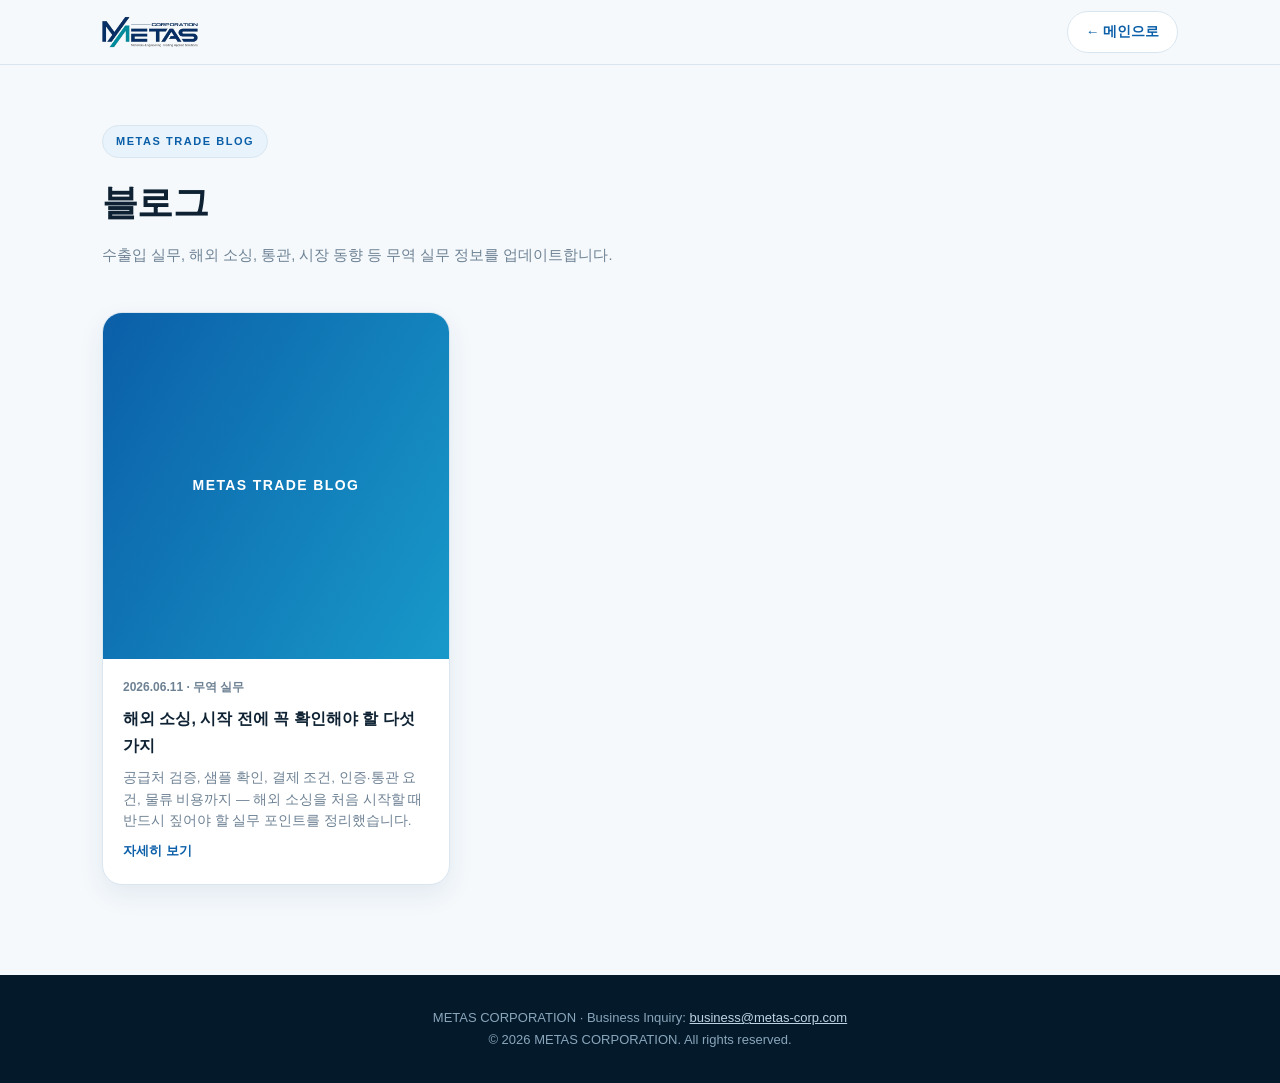
==== blog/index.html @ 471951c3 "Add files via upload" ====
<!DOCTYPE html>
<html lang="ko">
<head>
<meta charset="UTF-8">
<meta name="viewport" content="width=device-width, initial-scale=1.0">
<title>블로그 | METAS CORPORATION</title>
<link rel="icon" type="image/png" href="[data-uri]">

<meta name="description" content="수출입 실무, 해외 소싱, 통관, 시장 동향 — 메타스코퍼레이션 무역 실무 블로그">
<style>
  :root{--bg:#f5f9fc;--ink:#0e2233;--text:#324a5c;--muted:#6e8294;--line:#d9e6f0;--card:#fff;
    --brand:#0b5fa8;--brand2:#1899c9;--navy:#062338;--sky:#e8f3fb;
    --shadow2:0 10px 26px rgba(9,52,96,.08)}
  *{margin:0;padding:0;box-sizing:border-box}
  body{font-family:-apple-system,BlinkMacSystemFont,"Pretendard","Noto Sans KR","Apple SD Gothic Neo","Segoe UI",Arial,sans-serif;
    background:var(--bg);color:var(--text);line-height:1.7;font-size:16px}
  a{color:inherit}
  .wrap{max-width:1120px;margin:0 auto;padding:0 22px}
  header{position:sticky;top:0;z-index:60;background:rgba(245,249,252,.9);backdrop-filter:blur(10px);border-bottom:1px solid var(--line)}
  .nav{display:flex;align-items:center;justify-content:space-between;height:64px}
  .brand{display:flex;align-items:center;gap:10px;text-decoration:none}
  .brand-mark{width:30px;height:30px;border-radius:9px;background:linear-gradient(135deg,var(--brand),var(--brand2));
    display:grid;place-items:center;color:#fff;font-weight:800;font-size:14px}
  .brand b{font-size:16.5px;color:var(--ink)}
  .brand-logo{height:32px;width:auto;display:block}
  .back{text-decoration:none;font-size:13.5px;font-weight:700;color:var(--brand);background:#fff;border:1.5px solid var(--line);border-radius:99px;padding:9px 18px}
  .back:hover{border-color:var(--brand)}
  .head{padding:60px 0 30px}
  .badge{display:inline-block;font-size:11px;font-weight:800;letter-spacing:.14em;color:var(--brand);background:var(--sky);border:1px solid var(--line);border-radius:99px;padding:6px 13px;margin-bottom:14px}
  h1{font-size:clamp(26px,3.4vw,36px);font-weight:800;color:var(--ink);letter-spacing:-.02em}
  .head p{margin-top:10px;color:var(--muted);font-size:14.5px}
  .blog-grid{display:grid;grid-template-columns:repeat(3,1fr);gap:16px;padding:14px 0 90px}
  .blog-card{background:var(--card);border:1px solid var(--line);border-radius:20px;box-shadow:var(--shadow2);overflow:hidden;display:flex;flex-direction:column}
  .blog-thumb{display:block;aspect-ratio:1/1;background:linear-gradient(120deg,var(--brand),var(--brand2));overflow:hidden}
  .blog-thumb img{width:100%;height:100%;object-fit:cover;background:#fff}
  .blog-thumb.placeholder{display:grid;place-items:center;color:#fff;font-weight:800;font-size:14px;letter-spacing:.1em;text-decoration:none}
  .blog-body{padding:18px 20px 22px;display:flex;flex-direction:column;gap:8px;flex:1}
  .blog-meta{font-size:12px;color:var(--muted);font-weight:600}
  .blog-title{font-size:16px;font-weight:800;color:var(--ink)}
  .blog-excerpt{font-size:13.5px;color:var(--muted);line-height:1.6;flex:1}
  .blog-read{font-size:13px;font-weight:700;color:var(--brand);text-decoration:none}
  .blog-read:hover{text-decoration:underline}
  @media(max-width:920px){.blog-grid{grid-template-columns:1fr}}
  footer{background:#04192a;color:#8aa6bb;padding:32px 0;font-size:13px;text-align:center}
  footer a{color:#bcd3e4}

/* 모바일 최적화 */
*{box-sizing:border-box}img{max-width:100%;height:auto}body{overflow-x:hidden}
@media(max-width:720px){body{font-size:15px}.wrap{padding-left:16px!important;padding-right:16px!important}header .wrap{min-height:62px;gap:12px}.brand-logo{height:32px!important}h1{font-size:28px!important;line-height:1.3!important}.grid,.blog-grid{grid-template-columns:1fr!important}.card,.blog-card{min-width:0}.back{font-size:13px;white-space:nowrap}article{padding-top:36px!important;padding-bottom:60px!important}article h2{font-size:21px!important;margin-top:34px!important}.lead{font-size:16px!important;padding:18px!important}}
@media(max-width:420px){.wrap{padding-left:14px!important;padding-right:14px!important}h1{font-size:25px!important}.brand-logo{height:29px!important}}
</style>
</head>
<body>
<header>
  <div class="wrap nav">
    <a class="brand" href="../index.html" aria-label="METAS CORPORATION 홈"><img class="brand-logo" src="[data-uri]" alt="METAS CORPORATION"></a>
    <a class="back" href="../index.html">← 메인으로</a>
  </div>
</header>

<main class="wrap">
  <div class="head">
    <span class="badge">METAS TRADE BLOG</span>
    <h1>블로그</h1>
    <p>수출입 실무, 해외 소싱, 통관, 시장 동향 등 무역 실무 정보를 업데이트합니다.</p>
  </div>
  <div class="blog-grid" id="blogGrid" aria-live="polite">
    <article class="blog-card"><div class="blog-body"><div class="blog-meta">불러오는 중</div><h3 class="blog-title">블로그 글을 불러오고 있습니다.</h3></div></article>
  </div>
</main>

<footer>
  METAS CORPORATION · Business Inquiry: <a href="mailto:business@metas-corp.com">business@metas-corp.com</a><br>
  © 2026 METAS CORPORATION. All rights reserved.
</footer>

<script>
  async function loadAllPosts(){
    const grid = document.getElementById('blogGrid');
    const escapeHtml = v => String(v || '').replace(/[&<>"]/g, ch => ({'&':'&amp;','<':'&lt;','>':'&gt;','"':'&quot;'}[ch]));

    function render(posts){
      if(!(posts || []).length){
        grid.innerHTML = '<article class="blog-card"><div class="blog-body"><h3 class="blog-title">등록된 블로그 글이 없습니다.</h3></div></article>';
        return;
      }
      grid.innerHTML = posts.map(post => {
        const rawUrl = String(post.url || '');
        const rawThumb = String(post.thumbnail || '');
        const isExternal = value => /^(https?:)?\/\//i.test(value) || value.startsWith('/');
        // posts.json은 루트 기준으로 blog/... 경로를 저장해도 되고,
        // blog 폴더 내부 기준으로 파일명만 저장해도 정상 작동합니다.
        const url = isExternal(rawUrl) ? rawUrl : rawUrl.replace(/^blog\//,'');
        const thumb = isExternal(rawThumb) ? rawThumb : rawThumb.replace(/^blog\//,'');
        return `
        <article class="blog-card">
          ${thumb
            ? `<a class="blog-thumb" href="${escapeHtml(url)}"><img src="${escapeHtml(thumb)}" alt="${escapeHtml(post.alt || post.title)}" loading="lazy"></a>`
            : `<a class="blog-thumb placeholder" href="${escapeHtml(url)}">METAS TRADE BLOG</a>`}
          <div class="blog-body">
            <div class="blog-meta">${escapeHtml(post.date)} · ${escapeHtml(post.category || '무역 실무')}</div>
            <h3 class="blog-title">${escapeHtml(post.title)}</h3>
            <p class="blog-excerpt">${escapeHtml(post.excerpt)}</p>
            <a class="blog-read" href="${escapeHtml(url)}">자세히 보기</a>
          </div>
        </article>`;
      }).join('');
    }

    try{
      const res = await fetch('posts.json', {cache:'no-store'});
      if(!res.ok) throw new Error('load failed');
      render(await res.json());
    }catch(e){
      render([]);
    }
  }
  loadAllPosts();
</script>
</body>
</html>
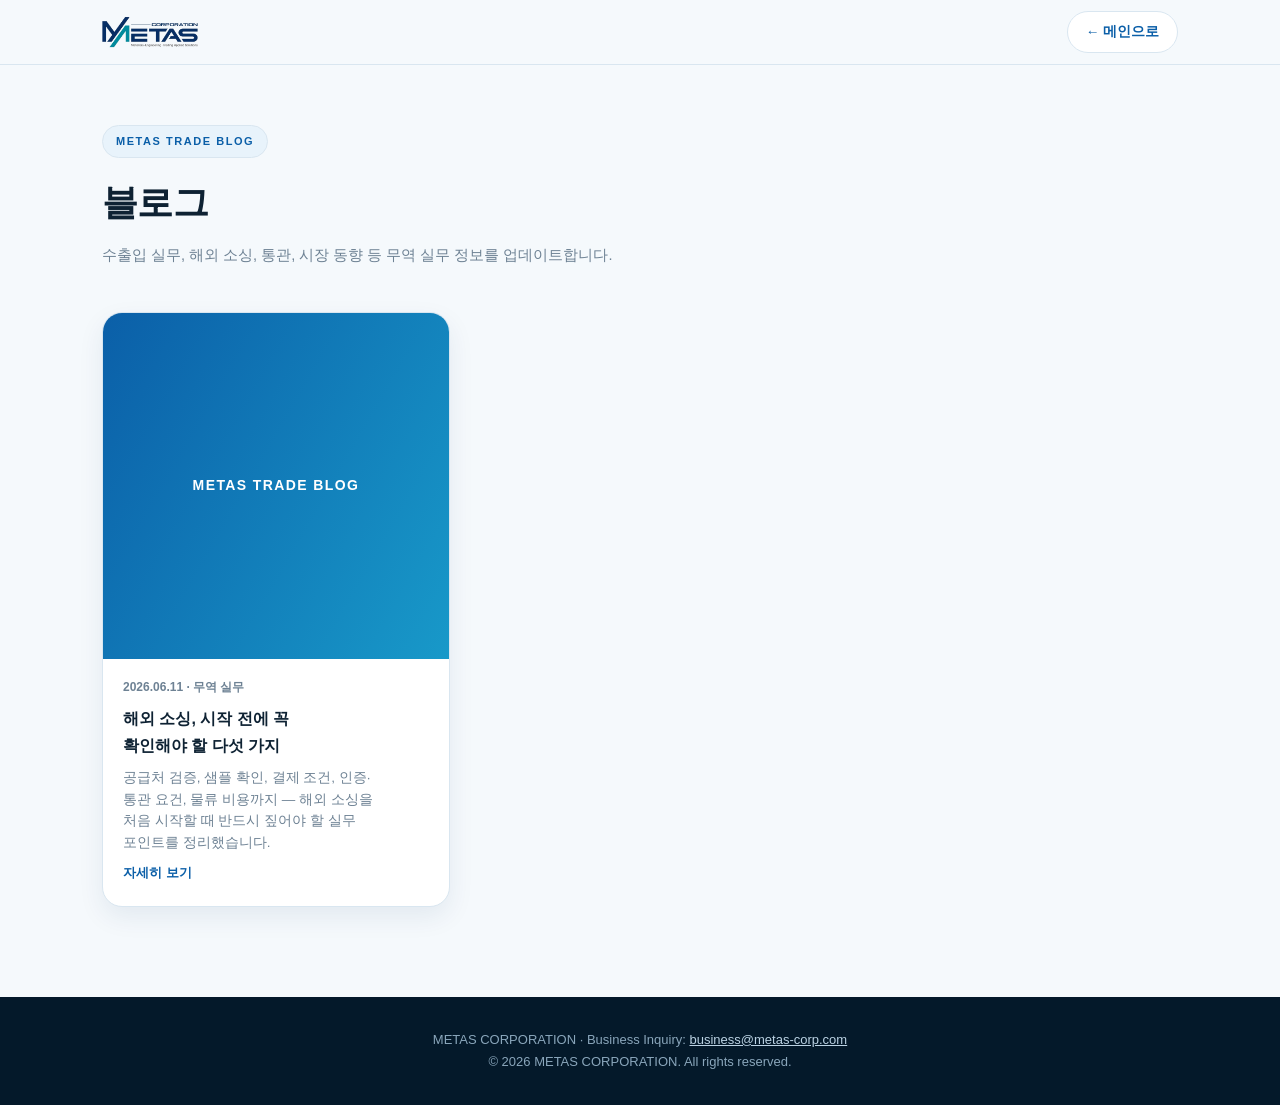
==== commit 9efe6c94: "update" ====
--- a/blog/index.html
+++ b/blog/index.html
@@ -3,10 +3,31 @@
 <head>
 <meta charset="UTF-8">
 <meta name="viewport" content="width=device-width, initial-scale=1.0">
-<title>블로그 | METAS CORPORATION</title>
-<link rel="icon" type="image/png" href="[data-uri]">
+<title>무역 실무 블로그 | METAS CORPORATION</title>
+<meta name="description" content="글로벌 소싱, 수출입 무역, 통관과 시장 동향에 관한 메타스코퍼레이션의 실무 정보입니다."/>
+<link rel="canonical" href="https://www.metas-corp.co.kr/blog/"/>
+<link rel="icon" href="../assets/favicon.png?v=20261122-final-powder" type="image/png" sizes="64x64"/>
+<link rel="shortcut icon" href="/favicon.ico?v=20261122-final-powder" type="image/x-icon"/>
+<link rel="apple-touch-icon" href="../assets/apple-touch-icon.png?v=20261122-final-powder" sizes="180x180"/>
+<link rel="manifest" href="../assets/site.webmanifest?v=20261122-final-powder"/>
+<meta name="theme-color" content="#062338"/>
+<meta property="og:locale" content="ko_KR"/>
+<meta property="og:type" content="website"/>
+<meta property="og:site_name" content="METAS CORPORATION"/>
+<meta property="og:title" content="무역 실무 블로그 | METAS CORPORATION"/>
+<meta property="og:description" content="글로벌 소싱, 수출입 무역, 통관과 시장 동향에 관한 메타스코퍼레이션의 실무 정보입니다."/>
+<meta property="og:url" content="https://www.metas-corp.co.kr/blog/"/>
+<meta property="og:image" content="https://www.metas-corp.co.kr/assets/og-metas-corporation.jpg?v=20261122-final-powder"/>
+<meta property="og:image:secure_url" content="https://www.metas-corp.co.kr/assets/og-metas-corporation.jpg?v=20261122-final-powder"/>
+<meta property="og:image:type" content="image/jpeg"/>
+<meta property="og:image:width" content="1200"/>
+<meta property="og:image:height" content="630"/>
+<meta property="og:image:alt" content="METAS CORPORATION - 글로벌 소싱과 수출입 무역대행"/>
+<meta name="twitter:card" content="summary_large_image"/>
+<meta name="twitter:title" content="무역 실무 블로그 | METAS CORPORATION"/>
+<meta name="twitter:description" content="글로벌 소싱, 수출입 무역, 통관과 시장 동향에 관한 메타스코퍼레이션의 실무 정보입니다."/>
+<meta name="twitter:image" content="https://www.metas-corp.co.kr/assets/og-metas-corporation.jpg?v=20261122-final-powder"/>
 
-<meta name="description" content="수출입 실무, 해외 소싱, 통관, 시장 동향 — 메타스코퍼레이션 무역 실무 블로그">
 <style>
   :root{--bg:#f5f9fc;--ink:#0e2233;--text:#324a5c;--muted:#6e8294;--line:#d9e6f0;--card:#fff;
     --brand:#0b5fa8;--brand2:#1899c9;--navy:#062338;--sky:#e8f3fb;
@@ -48,12 +69,23 @@
 *{box-sizing:border-box}img{max-width:100%;height:auto}body{overflow-x:hidden}
 @media(max-width:720px){body{font-size:15px}.wrap{padding-left:16px!important;padding-right:16px!important}header .wrap{min-height:62px;gap:12px}.brand-logo{height:32px!important}h1{font-size:28px!important;line-height:1.3!important}.grid,.blog-grid{grid-template-columns:1fr!important}.card,.blog-card{min-width:0}.back{font-size:13px;white-space:nowrap}article{padding-top:36px!important;padding-bottom:60px!important}article h2{font-size:21px!important;margin-top:34px!important}.lead{font-size:16px!important;padding:18px!important}}
 @media(max-width:420px){.wrap{padding-left:14px!important;padding-right:14px!important}h1{font-size:25px!important}.brand-logo{height:29px!important}}
+
+
+/* 2026-11-22: consistent Korean line breaks on blog pages */
+:where(h1,h2,h3,p,li,.blog-title,.blog-excerpt,.head p,.meta,.lead,.tipbox,.cta,
+ .blog-body,.blog-card,footer){word-break:keep-all;overflow-wrap:break-word}
+:where(h1,h2,h3){text-wrap:balance}
+:where(p,li,.blog-excerpt){text-wrap:pretty}
+:where(.wrap,.blog-grid,.blog-card,.blog-body,.nav,.brand,.cta){min-width:0}
+.back{max-width:100%;white-space:normal;text-align:center}
+footer{padding-left:16px;padding-right:16px}
+@media(max-width:420px){.nav{gap:9px}.back{padding:9px 12px}}
 </style>
 </head>
 <body>
 <header>
   <div class="wrap nav">
-    <a class="brand" href="../index.html" aria-label="METAS CORPORATION 홈"><img class="brand-logo" src="[data-uri]" alt="METAS CORPORATION"></a>
+    <a class="brand" href="../index.html" aria-label="METAS CORPORATION 홈"><img class="brand-logo" src="../assets/metas-logo.png" alt="METAS CORPORATION"></a>
     <a class="back" href="../index.html">← 메인으로</a>
   </div>
 </header>
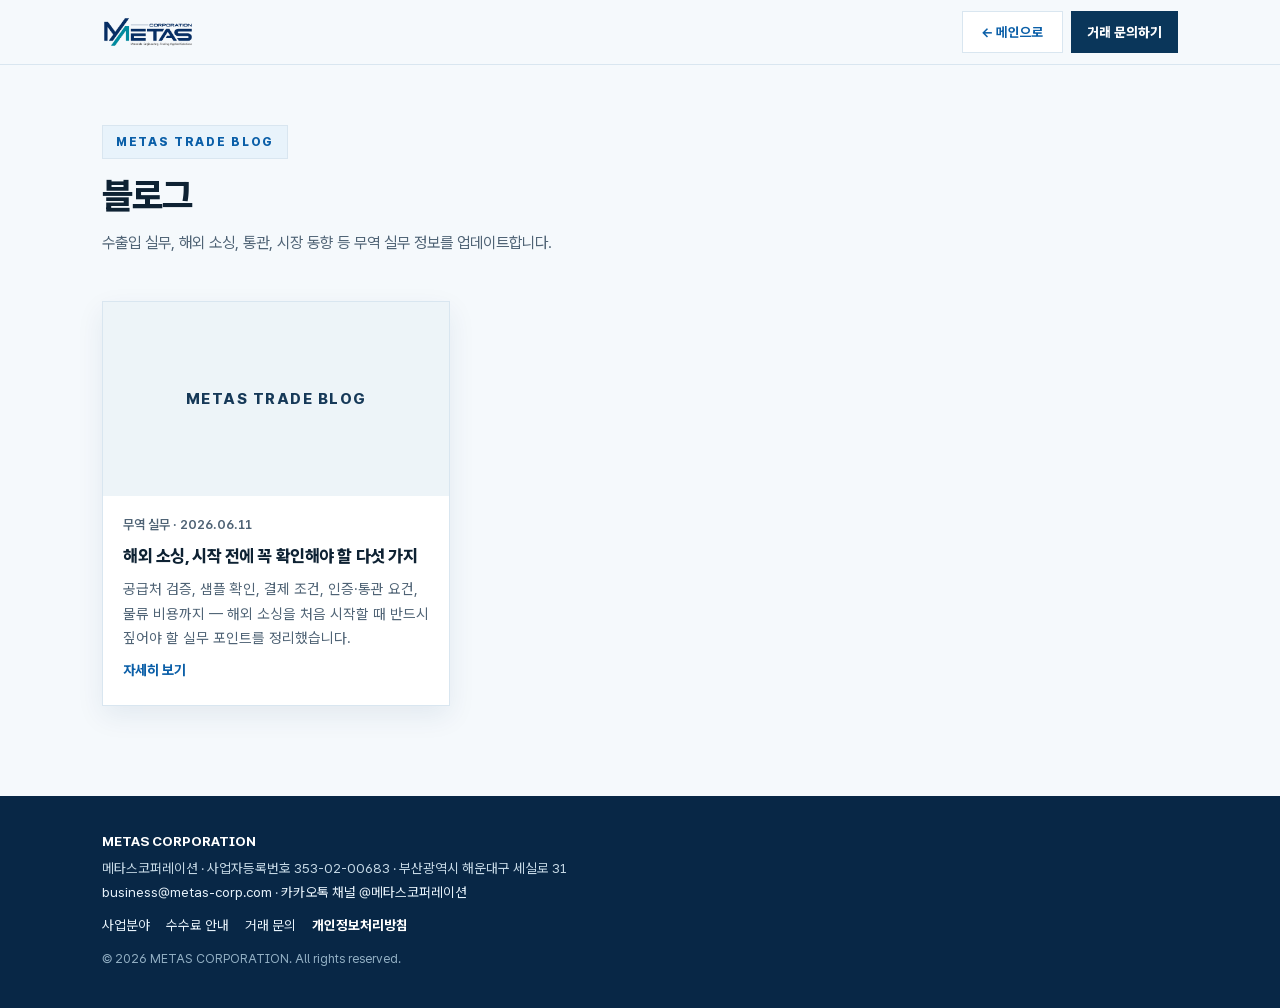
==== commit 1348ac3c: "METAS UPDATE" ====
--- a/blog/index.html
+++ b/blog/index.html
@@ -1,33 +1,33 @@
 <!DOCTYPE html>
+
 <html lang="ko">
 <head>
-<meta charset="UTF-8">
-<meta name="viewport" content="width=device-width, initial-scale=1.0">
+<meta charset="utf-8"/>
+<meta content="width=device-width, initial-scale=1.0" name="viewport"/>
 <title>무역 실무 블로그 | METAS CORPORATION</title>
-<meta name="description" content="글로벌 소싱, 수출입 무역, 통관과 시장 동향에 관한 메타스코퍼레이션의 실무 정보입니다."/>
-<link rel="canonical" href="https://www.metas-corp.co.kr/blog/"/>
-<link rel="icon" href="../assets/favicon.png?v=20261122-final-powder" type="image/png" sizes="64x64"/>
-<link rel="shortcut icon" href="/favicon.ico?v=20261122-final-powder" type="image/x-icon"/>
-<link rel="apple-touch-icon" href="../assets/apple-touch-icon.png?v=20261122-final-powder" sizes="180x180"/>
-<link rel="manifest" href="../assets/site.webmanifest?v=20261122-final-powder"/>
-<meta name="theme-color" content="#062338"/>
-<meta property="og:locale" content="ko_KR"/>
-<meta property="og:type" content="website"/>
-<meta property="og:site_name" content="METAS CORPORATION"/>
-<meta property="og:title" content="무역 실무 블로그 | METAS CORPORATION"/>
-<meta property="og:description" content="글로벌 소싱, 수출입 무역, 통관과 시장 동향에 관한 메타스코퍼레이션의 실무 정보입니다."/>
-<meta property="og:url" content="https://www.metas-corp.co.kr/blog/"/>
-<meta property="og:image" content="https://www.metas-corp.co.kr/assets/og-metas-corporation.jpg?v=20261122-final-powder"/>
-<meta property="og:image:secure_url" content="https://www.metas-corp.co.kr/assets/og-metas-corporation.jpg?v=20261122-final-powder"/>
-<meta property="og:image:type" content="image/jpeg"/>
-<meta property="og:image:width" content="1200"/>
-<meta property="og:image:height" content="630"/>
-<meta property="og:image:alt" content="METAS CORPORATION - 글로벌 소싱과 수출입 무역대행"/>
-<meta name="twitter:card" content="summary_large_image"/>
-<meta name="twitter:title" content="무역 실무 블로그 | METAS CORPORATION"/>
-<meta name="twitter:description" content="글로벌 소싱, 수출입 무역, 통관과 시장 동향에 관한 메타스코퍼레이션의 실무 정보입니다."/>
-<meta name="twitter:image" content="https://www.metas-corp.co.kr/assets/og-metas-corporation.jpg?v=20261122-final-powder"/>
-
+<meta content="글로벌 소싱, 수출입 무역, 통관과 시장 동향에 관한 메타스코퍼레이션의 실무 정보입니다." name="description">
+<link href="https://www.metas-corp.co.kr/blog/" rel="canonical"/>
+<link href="../assets/favicon.png?v=20261122-final-powder" rel="icon" sizes="64x64" type="image/png"/>
+<link href="/favicon.ico?v=20261122-final-powder" rel="shortcut icon" type="image/x-icon"/>
+<link href="../assets/apple-touch-icon.png?v=20261122-final-powder" rel="apple-touch-icon" sizes="180x180"/>
+<link href="../assets/site.webmanifest?v=20261122-final-powder" rel="manifest"/>
+<meta content="#062338" name="theme-color">
+<meta content="ko_KR" property="og:locale"/>
+<meta content="website" property="og:type"/>
+<meta content="METAS CORPORATION" property="og:site_name"/>
+<meta content="무역 실무 블로그 | METAS CORPORATION" property="og:title"/>
+<meta content="글로벌 소싱, 수출입 무역, 통관과 시장 동향에 관한 메타스코퍼레이션의 실무 정보입니다." property="og:description"/>
+<meta content="https://www.metas-corp.co.kr/blog/" property="og:url"/>
+<meta content="https://www.metas-corp.co.kr/assets/og-metas-corporation.jpg?v=20261122-final-powder" property="og:image"/>
+<meta content="https://www.metas-corp.co.kr/assets/og-metas-corporation.jpg?v=20261122-final-powder" property="og:image:secure_url"/>
+<meta content="image/jpeg" property="og:image:type"/>
+<meta content="1200" property="og:image:width"/>
+<meta content="630" property="og:image:height"/>
+<meta content="METAS CORPORATION - 글로벌 소싱과 수출입 무역대행" property="og:image:alt"/>
+<meta content="summary_large_image" name="twitter:card"/>
+<meta content="무역 실무 블로그 | METAS CORPORATION" name="twitter:title"/>
+<meta content="글로벌 소싱, 수출입 무역, 통관과 시장 동향에 관한 메타스코퍼레이션의 실무 정보입니다." name="twitter:description"/>
+<meta content="https://www.metas-corp.co.kr/assets/og-metas-corporation.jpg?v=20261122-final-powder" name="twitter:image"/>
 <style>
   :root{--bg:#f5f9fc;--ink:#0e2233;--text:#324a5c;--muted:#6e8294;--line:#d9e6f0;--card:#fff;
     --brand:#0b5fa8;--brand2:#1899c9;--navy:#062338;--sky:#e8f3fb;
@@ -81,73 +81,50 @@
 footer{padding-left:16px;padding-right:16px}
 @media(max-width:420px){.nav{gap:9px}.back{padding:9px 12px}}
 </style>
+</meta></meta><style>
+.post-status{grid-column:1/-1;color:var(--muted);padding:20px 0} .blog-card .blog-thumb.placeholder{background:#edf4f8;color:#163958;aspect-ratio:16/9;padding:24px;text-align:center;font-size:15px;line-height:1.5}.blog-card .blog-title a{color:inherit;text-decoration:none}.blog-card .blog-title a:hover{text-decoration:underline}.blog-card .blog-thumb.has-image{aspect-ratio:16/9}@media(max-width:720px){.blog-grid article.blog-card{padding:0!important}.blog-grid .blog-card .blog-title{margin:0}}
+</style><style>
+.blog-actions{display:flex;align-items:center;gap:8px}
+.blog-cta{text-decoration:none;font-size:13.5px;font-weight:800;color:#fff;background:#0a365a;padding:10px 16px;white-space:nowrap}
+.blog-cta:hover{background:#0b5fa8}
+footer.blog-footer{background:#082746;color:#c6d9e6;padding:34px 16px 38px;font-size:12.5px;text-align:left;line-height:1.75}
+footer.blog-footer .wrap{max-width:1120px;margin:0 auto}
+footer.blog-footer strong{color:#fff;font-size:13.5px;display:block;margin-bottom:4px}
+footer.blog-footer p{margin:0}
+footer.blog-footer a{color:#e8f3fb;text-decoration:none}
+footer.blog-footer .blog-footer-links{display:flex;flex-wrap:wrap;gap:6px 16px;margin-top:10px}
+footer.blog-footer b{color:#fff}
+footer.blog-footer small{display:block;margin-top:10px;color:#93b0c4}
+@media(max-width:520px){.blog-cta{display:none}}
+</style>
+<link href="../assets/fonts/pretendard/pretendardvariable-dynamic-subset.css" rel="stylesheet"/>
+<link href="../assets/typography.css?v=20261122-v33" rel="stylesheet"/>
+<link href="../assets/flat-corners.css?v=20261122-v3" rel="stylesheet"/>
 </head>
 <body>
 <header>
-  <div class="wrap nav">
-    <a class="brand" href="../index.html" aria-label="METAS CORPORATION 홈"><img class="brand-logo" src="../assets/metas-logo.png" alt="METAS CORPORATION"></a>
-    <a class="back" href="../index.html">← 메인으로</a>
+<div class="wrap nav">
+<a aria-label="METAS CORPORATION 홈" class="brand" href="../index.html"><img alt="METAS CORPORATION" class="brand-logo" src="../assets/metas-logo-transparent.png"/></a>
+<div class="blog-actions"><a class="back" href="../index.html">← 메인으로</a><a class="blog-cta" href="../inquiry.html">거래 문의하기</a></div>
+</div>
+</header>
+<main class="wrap">
+<div class="head">
+<span class="badge">METAS TRADE BLOG</span>
+<h1>블로그</h1>
+<p>수출입 실무, 해외 소싱, 통관, 시장 동향 등 무역 실무 정보를 업데이트합니다.</p>
+</div>
+<div aria-live="polite" class="blog-grid" data-post-view="list" id="blogGrid"><p class="post-status" role="status">등록된 블로그 글을 불러오고 있습니다.</p></div>
+</main>
+<footer class="blog-footer">
+  <div class="wrap">
+  <strong>METAS CORPORATION</strong>
+  <p>메타스코퍼레이션 · 사업자등록번호 353-02-00683 · 부산광역시 해운대구 세실로 31</p>
+  <p><a href="mailto:business@metas-corp.com">business@metas-corp.com</a> · <a href="http://pf.kakao.com/_SASyn" rel="noopener" target="_blank">카카오톡 채널 @메타스코퍼레이션</a></p>
+  <p class="blog-footer-links"><a href="../business.html">사업분야</a><a href="../fee.html">수수료 안내</a><a href="../inquiry.html">거래 문의</a><a href="../privacy.html"><b>개인정보처리방침</b></a></p>
+  <small>© 2026 METAS CORPORATION. All rights reserved.</small>
   </div>
-</header>
-
-<main class="wrap">
-  <div class="head">
-    <span class="badge">METAS TRADE BLOG</span>
-    <h1>블로그</h1>
-    <p>수출입 실무, 해외 소싱, 통관, 시장 동향 등 무역 실무 정보를 업데이트합니다.</p>
-  </div>
-  <div class="blog-grid" id="blogGrid" aria-live="polite">
-    <article class="blog-card"><div class="blog-body"><div class="blog-meta">불러오는 중</div><h3 class="blog-title">블로그 글을 불러오고 있습니다.</h3></div></article>
-  </div>
-</main>
-
-<footer>
-  METAS CORPORATION · Business Inquiry: <a href="mailto:business@metas-corp.com">business@metas-corp.com</a><br>
-  © 2026 METAS CORPORATION. All rights reserved.
 </footer>
 
-<script>
-  async function loadAllPosts(){
-    const grid = document.getElementById('blogGrid');
-    const escapeHtml = v => String(v || '').replace(/[&<>"]/g, ch => ({'&':'&amp;','<':'&lt;','>':'&gt;','"':'&quot;'}[ch]));
-
-    function render(posts){
-      if(!(posts || []).length){
-        grid.innerHTML = '<article class="blog-card"><div class="blog-body"><h3 class="blog-title">등록된 블로그 글이 없습니다.</h3></div></article>';
-        return;
-      }
-      grid.innerHTML = posts.map(post => {
-        const rawUrl = String(post.url || '');
-        const rawThumb = String(post.thumbnail || '');
-        const isExternal = value => /^(https?:)?\/\//i.test(value) || value.startsWith('/');
-        // posts.json은 루트 기준으로 blog/... 경로를 저장해도 되고,
-        // blog 폴더 내부 기준으로 파일명만 저장해도 정상 작동합니다.
-        const url = isExternal(rawUrl) ? rawUrl : rawUrl.replace(/^blog\//,'');
-        const thumb = isExternal(rawThumb) ? rawThumb : rawThumb.replace(/^blog\//,'');
-        return `
-        <article class="blog-card">
-          ${thumb
-            ? `<a class="blog-thumb" href="${escapeHtml(url)}"><img src="${escapeHtml(thumb)}" alt="${escapeHtml(post.alt || post.title)}" loading="lazy"></a>`
-            : `<a class="blog-thumb placeholder" href="${escapeHtml(url)}">METAS TRADE BLOG</a>`}
-          <div class="blog-body">
-            <div class="blog-meta">${escapeHtml(post.date)} · ${escapeHtml(post.category || '무역 실무')}</div>
-            <h3 class="blog-title">${escapeHtml(post.title)}</h3>
-            <p class="blog-excerpt">${escapeHtml(post.excerpt)}</p>
-            <a class="blog-read" href="${escapeHtml(url)}">자세히 보기</a>
-          </div>
-        </article>`;
-      }).join('');
-    }
-
-    try{
-      const res = await fetch('posts.json', {cache:'no-store'});
-      if(!res.ok) throw new Error('load failed');
-      render(await res.json());
-    }catch(e){
-      render([]);
-    }
-  }
-  loadAllPosts();
-</script>
-</body>
+<script defer="" src="../assets/blog-feed.js?v=20261122-business-v2"></script></body>
 </html>
--- a/assets/fonts/pretendard/pretendardvariable-dynamic-subset.css
+++ b/assets/fonts/pretendard/pretendardvariable-dynamic-subset.css
@@ -0,0 +1,927 @@
+/*
+Copyright (c) 2021 Kil Hyung-jin, with Reserved Font Name Pretendard.
+https://github.com/orioncactus/pretendard
+
+This Font Software is licensed under the SIL Open Font License, Version 1.1.
+This license is copied below, and is also available with a FAQ at:
+http://scripts.sil.org/OFL
+*/
+/* [0] */
+@font-face {
+	font-family: 'Pretendard Variable';
+	font-style: normal;
+	font-display: swap;
+	font-weight: 45 920;
+	src: url(./woff2-dynamic-subset/PretendardVariable.subset.0.woff2) format('woff2-variations');
+	unicode-range: U+f9ca-fa0b, U+ff03-ff05, U+ff07, U+ff0a-ff0b, U+ff0d-ff19, U+ff1b, U+ff1d, U+ff20-ff5b, U+ff5d, U+ffe0-ffe3, U+ffe5-ffe6;
+}
+
+/* [1] */
+@font-face {
+	font-family: 'Pretendard Variable';
+	font-style: normal;
+	font-display: swap;
+	font-weight: 45 920;
+	src: url(./woff2-dynamic-subset/PretendardVariable.subset.1.woff2) format('woff2-variations');
+	unicode-range: U+d723-d728, U+d72a-d733, U+d735-d748, U+d74a-d74f, U+d752-d753, U+d755-d757, U+d75a-d75f, U+d762-d764, U+d766-d768, U+d76a-d76b, U+d76d-d76f, U+d771-d787, U+d789-d78b, U+d78d-d78f, U+d791-d797, U+d79a, U+d79c, U+d79e-d7a3, U+f900-f909, U+f90b-f92e;
+}
+
+/* [2] */
+@font-face {
+	font-family: 'Pretendard Variable';
+	font-style: normal;
+	font-display: swap;
+	font-weight: 45 920;
+	src: url(./woff2-dynamic-subset/PretendardVariable.subset.2.woff2) format('woff2-variations');
+	unicode-range: U+d679-d68b, U+d68e-d69e, U+d6a0, U+d6a2-d6a7, U+d6a9-d6c3, U+d6c6-d6c7, U+d6c9-d6cb, U+d6cd-d6d3, U+d6d5-d6d6, U+d6d8-d6e3, U+d6e5-d6e7, U+d6e9-d6fb, U+d6fd-d717, U+d719-d71f, U+d721-d722;
+}
+
+/* [3] */
+@font-face {
+	font-family: 'Pretendard Variable';
+	font-style: normal;
+	font-display: swap;
+	font-weight: 45 920;
+	src: url(./woff2-dynamic-subset/PretendardVariable.subset.3.woff2) format('woff2-variations');
+	unicode-range: U+d5bc-d5c7, U+d5ca-d5cb, U+d5cd-d5cf, U+d5d1-d5d7, U+d5d9-d5da, U+d5dc, U+d5de-d5e3, U+d5e6-d5e7, U+d5e9-d5eb, U+d5ed-d5f6, U+d5f8, U+d5fa-d5ff, U+d602-d603, U+d605-d607, U+d609-d60f, U+d612-d613, U+d616-d61b, U+d61d-d637, U+d63a-d63b, U+d63d-d63f, U+d641-d647, U+d64a-d64c, U+d64e-d653, U+d656-d657, U+d659-d65b, U+d65d-d666, U+d668, U+d66a-d678;
+}
+
+/* [4] */
+@font-face {
+	font-family: 'Pretendard Variable';
+	font-style: normal;
+	font-display: swap;
+	font-weight: 45 920;
+	src: url(./woff2-dynamic-subset/PretendardVariable.subset.4.woff2) format('woff2-variations');
+	unicode-range: U+d507, U+d509-d50b, U+d50d-d513, U+d515-d53b, U+d53e-d53f, U+d541-d543, U+d545-d54c, U+d54e, U+d550, U+d552-d557, U+d55a-d55b, U+d55d-d55f, U+d561-d564, U+d566-d567, U+d56a, U+d56c, U+d56e-d573, U+d576-d577, U+d579-d583, U+d585-d586, U+d58a-d5a4, U+d5a6-d5bb;
+}
+
+/* [5] */
+@font-face {
+	font-family: 'Pretendard Variable';
+	font-style: normal;
+	font-display: swap;
+	font-weight: 45 920;
+	src: url(./woff2-dynamic-subset/PretendardVariable.subset.5.woff2) format('woff2-variations');
+	unicode-range: U+d464-d477, U+d47a-d47b, U+d47d-d47f, U+d481-d487, U+d489-d48a, U+d48c, U+d48e-d4e7, U+d4e9-d503, U+d505-d506;
+}
+
+/* [6] */
+@font-face {
+	font-family: 'Pretendard Variable';
+	font-style: normal;
+	font-display: swap;
+	font-weight: 45 920;
+	src: url(./woff2-dynamic-subset/PretendardVariable.subset.6.woff2) format('woff2-variations');
+	unicode-range: U+d3bf-d3c7, U+d3ca-d3cf, U+d3d1-d3eb, U+d3ee-d3ef, U+d3f1-d3f3, U+d3f5-d3fb, U+d3fd-d400, U+d402-d45b, U+d45d-d463;
+}
+
+/* [7] */
+@font-face {
+	font-family: 'Pretendard Variable';
+	font-style: normal;
+	font-display: swap;
+	font-weight: 45 920;
+	src: url(./woff2-dynamic-subset/PretendardVariable.subset.7.woff2) format('woff2-variations');
+	unicode-range: U+d2ff, U+d302-d304, U+d306-d30b, U+d30f, U+d311-d313, U+d315-d31b, U+d31e, U+d322-d324, U+d326-d327, U+d32a-d32b, U+d32d-d32f, U+d331-d337, U+d339-d33c, U+d33e-d37b, U+d37e-d37f, U+d381-d383, U+d385-d38b, U+d38e-d390, U+d392-d397, U+d39a-d39b, U+d39d-d39f, U+d3a1-d3a7, U+d3a9-d3aa, U+d3ac, U+d3ae-d3b3, U+d3b5-d3b7, U+d3b9-d3bb, U+d3bd-d3be;
+}
+
+/* [8] */
+@font-face {
+	font-family: 'Pretendard Variable';
+	font-style: normal;
+	font-display: swap;
+	font-weight: 45 920;
+	src: url(./woff2-dynamic-subset/PretendardVariable.subset.8.woff2) format('woff2-variations');
+	unicode-range: U+d257-d27f, U+d281-d29b, U+d29d-d29f, U+d2a1-d2ab, U+d2ad-d2b7, U+d2ba-d2bb, U+d2bd-d2bf, U+d2c1-d2c7, U+d2c9-d2ef, U+d2f2-d2f3, U+d2f5-d2f7, U+d2f9-d2fe;
+}
+
+/* [9] */
+@font-face {
+	font-family: 'Pretendard Variable';
+	font-style: normal;
+	font-display: swap;
+	font-weight: 45 920;
+	src: url(./woff2-dynamic-subset/PretendardVariable.subset.9.woff2) format('woff2-variations');
+	unicode-range: U+d1b4, U+d1b6-d1f3, U+d1f5-d22b, U+d22e-d22f, U+d231-d233, U+d235-d23b, U+d23d-d240, U+d242-d256;
+}
+
+/* [10] */
+@font-face {
+	font-family: 'Pretendard Variable';
+	font-style: normal;
+	font-display: swap;
+	font-weight: 45 920;
+	src: url(./woff2-dynamic-subset/PretendardVariable.subset.10.woff2) format('woff2-variations');
+	unicode-range: U+d105-d12f, U+d132-d133, U+d135-d137, U+d139-d13f, U+d141-d142, U+d144, U+d146-d14b, U+d14e-d14f, U+d151-d153, U+d155-d15b, U+d15e-d187, U+d189-d19f, U+d1a2-d1a3, U+d1a5-d1a7, U+d1a9-d1af, U+d1b2-d1b3;
+}
+
+/* [11] */
+@font-face {
+	font-family: 'Pretendard Variable';
+	font-style: normal;
+	font-display: swap;
+	font-weight: 45 920;
+	src: url(./woff2-dynamic-subset/PretendardVariable.subset.11.woff2) format('woff2-variations');
+	unicode-range: U+d04b-d04f, U+d051-d057, U+d059-d06b, U+d06d-d06f, U+d071-d073, U+d075-d07b, U+d07e-d0a3, U+d0a6-d0a7, U+d0a9-d0ab, U+d0ad-d0b3, U+d0b6, U+d0b8, U+d0ba-d0bf, U+d0c2-d0c3, U+d0c5-d0c7, U+d0c9-d0cf, U+d0d2, U+d0d6-d0db, U+d0de-d0df, U+d0e1-d0e3, U+d0e5-d0eb, U+d0ee-d0f0, U+d0f2-d104;
+}
+
+/* [12] */
+@font-face {
+	font-family: 'Pretendard Variable';
+	font-style: normal;
+	font-display: swap;
+	font-weight: 45 920;
+	src: url(./woff2-dynamic-subset/PretendardVariable.subset.12.woff2) format('woff2-variations');
+	unicode-range: U+cfa2-cfc3, U+cfc5-cfdf, U+cfe2-cfe3, U+cfe5-cfe7, U+cfe9-cff4, U+cff6-cffb, U+cffd-cfff, U+d001-d003, U+d005-d017, U+d019-d033, U+d036-d037, U+d039-d03b, U+d03d-d04a;
+}
+
+/* [13] */
+@font-face {
+	font-family: 'Pretendard Variable';
+	font-style: normal;
+	font-display: swap;
+	font-weight: 45 920;
+	src: url(./woff2-dynamic-subset/PretendardVariable.subset.13.woff2) format('woff2-variations');
+	unicode-range: U+cef0-cef3, U+cef6, U+cef9-ceff, U+cf01-cf03, U+cf05-cf07, U+cf09-cf0f, U+cf11-cf12, U+cf14-cf1b, U+cf1d-cf1f, U+cf21-cf2f, U+cf31-cf53, U+cf56-cf57, U+cf59-cf5b, U+cf5d-cf63, U+cf66, U+cf68, U+cf6a-cf6f, U+cf71-cf84, U+cf86-cf8b, U+cf8d-cfa1;
+}
+
+/* [14] */
+@font-face {
+	font-family: 'Pretendard Variable';
+	font-style: normal;
+	font-display: swap;
+	font-weight: 45 920;
+	src: url(./woff2-dynamic-subset/PretendardVariable.subset.14.woff2) format('woff2-variations');
+	unicode-range: U+ce3c-ce57, U+ce5a-ce5b, U+ce5d-ce5f, U+ce61-ce67, U+ce6a, U+ce6c, U+ce6e-ce73, U+ce76-ce77, U+ce79-ce7b, U+ce7d-ce83, U+ce85-ce88, U+ce8a-ce8f, U+ce91-ce93, U+ce95-ce97, U+ce99-ce9f, U+cea2, U+cea4-ceab, U+cead-cee3, U+cee6-cee7, U+cee9-ceeb, U+ceed-ceef;
+}
+
+/* [15] */
+@font-face {
+	font-family: 'Pretendard Variable';
+	font-style: normal;
+	font-display: swap;
+	font-weight: 45 920;
+	src: url(./woff2-dynamic-subset/PretendardVariable.subset.15.woff2) format('woff2-variations');
+	unicode-range: U+cd92-cd93, U+cd96-cd97, U+cd99-cd9b, U+cd9d-cda3, U+cda6-cda8, U+cdaa-cdaf, U+cdb1-cdc3, U+cdc5-cdcb, U+cdcd-cde7, U+cde9-ce03, U+ce05-ce1f, U+ce22-ce34, U+ce36-ce3b;
+}
+
+/* [16] */
+@font-face {
+	font-family: 'Pretendard Variable';
+	font-style: normal;
+	font-display: swap;
+	font-weight: 45 920;
+	src: url(./woff2-dynamic-subset/PretendardVariable.subset.16.woff2) format('woff2-variations');
+	unicode-range: U+ccef-cd07, U+cd0a-cd0b, U+cd0d-cd1a, U+cd1c, U+cd1e-cd2b, U+cd2d-cd5b, U+cd5d-cd77, U+cd79-cd91;
+}
+
+/* [17] */
+@font-face {
+	font-family: 'Pretendard Variable';
+	font-style: normal;
+	font-display: swap;
+	font-weight: 45 920;
+	src: url(./woff2-dynamic-subset/PretendardVariable.subset.17.woff2) format('woff2-variations');
+	unicode-range: U+cc3f-cc43, U+cc46-cc47, U+cc49-cc4b, U+cc4d-cc53, U+cc55-cc58, U+cc5a-cc5f, U+cc61-cc97, U+cc9a-cc9b, U+cc9d-cc9f, U+cca1-cca7, U+ccaa, U+ccac, U+ccae-ccb3, U+ccb6-ccb7, U+ccb9-ccbb, U+ccbd-cccf, U+ccd1-cce3, U+cce5-ccee;
+}
+
+/* [18] */
+@font-face {
+	font-family: 'Pretendard Variable';
+	font-style: normal;
+	font-display: swap;
+	font-weight: 45 920;
+	src: url(./woff2-dynamic-subset/PretendardVariable.subset.18.woff2) format('woff2-variations');
+	unicode-range: U+cb91-cbd3, U+cbd5-cbe3, U+cbe5-cc0b, U+cc0e-cc0f, U+cc11-cc13, U+cc15-cc1b, U+cc1d-cc20, U+cc23-cc27, U+cc2a-cc2b, U+cc2d, U+cc2f, U+cc31-cc37, U+cc3a, U+cc3c;
+}
+
+/* [19] */
+@font-face {
+	font-family: 'Pretendard Variable';
+	font-style: normal;
+	font-display: swap;
+	font-weight: 45 920;
+	src: url(./woff2-dynamic-subset/PretendardVariable.subset.19.woff2) format('woff2-variations');
+	unicode-range: U+caf4-cb47, U+cb4a-cb90;
+}
+
+/* [20] */
+@font-face {
+	font-family: 'Pretendard Variable';
+	font-style: normal;
+	font-display: swap;
+	font-weight: 45 920;
+	src: url(./woff2-dynamic-subset/PretendardVariable.subset.20.woff2) format('woff2-variations');
+	unicode-range: U+ca4a-ca4b, U+ca4e-ca4f, U+ca51-ca53, U+ca55-ca5b, U+ca5d-ca60, U+ca62-ca83, U+ca85-cabb, U+cabe-cabf, U+cac1-cac3, U+cac5-cacb, U+cacd-cad0, U+cad2, U+cad4-cad8, U+cada-caf3;
+}
+
+/* [21] */
+@font-face {
+	font-family: 'Pretendard Variable';
+	font-style: normal;
+	font-display: swap;
+	font-weight: 45 920;
+	src: url(./woff2-dynamic-subset/PretendardVariable.subset.21.woff2) format('woff2-variations');
+	unicode-range: U+c996-c997, U+c99a-c99c, U+c99e-c9bf, U+c9c2-c9c3, U+c9c5-c9c7, U+c9c9-c9cf, U+c9d2, U+c9d4, U+c9d7-c9d8, U+c9db, U+c9de-c9df, U+c9e1-c9e3, U+c9e5-c9e6, U+c9e8-c9eb, U+c9ee-c9f0, U+c9f2-c9f7, U+c9f9-ca0b, U+ca0d-ca28, U+ca2a-ca49;
+}
+
+/* [22] */
+@font-face {
+	font-family: 'Pretendard Variable';
+	font-style: normal;
+	font-display: swap;
+	font-weight: 45 920;
+	src: url(./woff2-dynamic-subset/PretendardVariable.subset.22.woff2) format('woff2-variations');
+	unicode-range: U+c8e9-c8f4, U+c8f6-c8fb, U+c8fe-c8ff, U+c901-c903, U+c905-c90b, U+c90e-c910, U+c912-c917, U+c919-c92b, U+c92d-c94f, U+c951-c953, U+c955-c96b, U+c96d-c973, U+c975-c987, U+c98a-c98b, U+c98d-c98f, U+c991-c995;
+}
+
+/* [23] */
+@font-face {
+	font-family: 'Pretendard Variable';
+	font-style: normal;
+	font-display: swap;
+	font-weight: 45 920;
+	src: url(./woff2-dynamic-subset/PretendardVariable.subset.23.woff2) format('woff2-variations');
+	unicode-range: U+c841-c84b, U+c84d-c86f, U+c872-c873, U+c875-c877, U+c879-c87f, U+c882-c884, U+c887-c88a, U+c88d-c8c3, U+c8c5-c8df, U+c8e1-c8e8;
+}
+
+/* [24] */
+@font-face {
+	font-family: 'Pretendard Variable';
+	font-style: normal;
+	font-display: swap;
+	font-weight: 45 920;
+	src: url(./woff2-dynamic-subset/PretendardVariable.subset.24.woff2) format('woff2-variations');
+	unicode-range: U+c779-c77b, U+c77e-c782, U+c786, U+c78b, U+c78d, U+c78f, U+c792-c793, U+c795, U+c797, U+c799-c79f, U+c7a2, U+c7a7-c7ab, U+c7ae-c7bb, U+c7bd-c7c0, U+c7c2-c7c7, U+c7c9-c7dc, U+c7de-c7ff, U+c802-c803, U+c805-c807, U+c809, U+c80b-c80f, U+c812, U+c814, U+c817-c81b, U+c81e-c81f, U+c821-c823, U+c825-c82e, U+c830-c837, U+c839-c83b, U+c83d-c840;
+}
+
+/* [25] */
+@font-face {
+	font-family: 'Pretendard Variable';
+	font-style: normal;
+	font-display: swap;
+	font-weight: 45 920;
+	src: url(./woff2-dynamic-subset/PretendardVariable.subset.25.woff2) format('woff2-variations');
+	unicode-range: U+c6bb-c6bf, U+c6c2, U+c6c4, U+c6c6-c6cb, U+c6ce-c6cf, U+c6d1-c6d3, U+c6d5-c6db, U+c6dd-c6df, U+c6e1-c6e7, U+c6e9-c6eb, U+c6ed-c6ef, U+c6f1-c6f8, U+c6fa-c703, U+c705-c707, U+c709-c70b, U+c70d-c716, U+c718, U+c71a-c71f, U+c722-c723, U+c725-c727, U+c729-c734, U+c736-c73b, U+c73e-c73f, U+c741-c743, U+c745-c74b, U+c74e-c750, U+c752-c757, U+c759-c773, U+c776-c777;
+}
+
+/* [26] */
+@font-face {
+	font-family: 'Pretendard Variable';
+	font-style: normal;
+	font-display: swap;
+	font-weight: 45 920;
+	src: url(./woff2-dynamic-subset/PretendardVariable.subset.26.woff2) format('woff2-variations');
+	unicode-range: U+c5f5-c5fb, U+c5fe, U+c602-c605, U+c607, U+c609-c60f, U+c611-c61a, U+c61c-c623, U+c626-c627, U+c629-c62b, U+c62d, U+c62f-c632, U+c636, U+c638, U+c63a-c63f, U+c642-c643, U+c645-c647, U+c649-c652, U+c656-c65b, U+c65d-c65f, U+c661-c663, U+c665-c677, U+c679-c67b, U+c67d-c693, U+c696-c697, U+c699-c69b, U+c69d-c6a3, U+c6a6, U+c6a8, U+c6aa-c6af, U+c6b2-c6b3, U+c6b5-c6b7, U+c6b9-c6ba;
+}
+
+/* [27] */
+@font-face {
+	font-family: 'Pretendard Variable';
+	font-style: normal;
+	font-display: swap;
+	font-weight: 45 920;
+	src: url(./woff2-dynamic-subset/PretendardVariable.subset.27.woff2) format('woff2-variations');
+	unicode-range: U+c517-c527, U+c52a-c52b, U+c52d-c52f, U+c531-c538, U+c53a, U+c53c, U+c53e-c543, U+c546-c547, U+c54b, U+c54d-c552, U+c556, U+c55a-c55b, U+c55d, U+c55f, U+c562-c563, U+c565-c567, U+c569-c56f, U+c572, U+c574, U+c576-c57b, U+c57e-c57f, U+c581-c583, U+c585-c586, U+c588-c58b, U+c58e, U+c590, U+c592-c596, U+c599-c5b3, U+c5b6-c5b7, U+c5ba, U+c5be-c5c3, U+c5ca-c5cb, U+c5cd, U+c5cf, U+c5d2-c5d3, U+c5d5-c5d7, U+c5d9-c5df, U+c5e1-c5e2, U+c5e4, U+c5e6-c5eb, U+c5ef, U+c5f1-c5f3;
+}
+
+/* [28] */
+@font-face {
+	font-family: 'Pretendard Variable';
+	font-style: normal;
+	font-display: swap;
+	font-weight: 45 920;
+	src: url(./woff2-dynamic-subset/PretendardVariable.subset.28.woff2) format('woff2-variations');
+	unicode-range: U+c475-c4ef, U+c4f2-c4f3, U+c4f5-c4f7, U+c4f9-c4ff, U+c502-c50b, U+c50d-c516;
+}
+
+/* [29] */
+@font-face {
+	font-family: 'Pretendard Variable';
+	font-style: normal;
+	font-display: swap;
+	font-weight: 45 920;
+	src: url(./woff2-dynamic-subset/PretendardVariable.subset.29.woff2) format('woff2-variations');
+	unicode-range: U+c3d0-c3d7, U+c3da-c3db, U+c3dd-c3de, U+c3e1-c3ec, U+c3ee-c3f3, U+c3f5-c42b, U+c42d-c463, U+c466-c474;
+}
+
+/* [30] */
+@font-face {
+	font-family: 'Pretendard Variable';
+	font-style: normal;
+	font-display: swap;
+	font-weight: 45 920;
+	src: url(./woff2-dynamic-subset/PretendardVariable.subset.30.woff2) format('woff2-variations');
+	unicode-range: U+c32b-c367, U+c36a-c36b, U+c36d-c36f, U+c371-c377, U+c37a-c37b, U+c37e-c383, U+c385-c387, U+c389-c3cf;
+}
+
+/* [31] */
+@font-face {
+	font-family: 'Pretendard Variable';
+	font-style: normal;
+	font-display: swap;
+	font-weight: 45 920;
+	src: url(./woff2-dynamic-subset/PretendardVariable.subset.31.woff2) format('woff2-variations');
+	unicode-range: U+c26a-c26b, U+c26d-c26f, U+c271-c273, U+c275-c27b, U+c27e-c287, U+c289-c28f, U+c291-c297, U+c299-c29a, U+c29c-c2a3, U+c2a5-c2a7, U+c2a9-c2ab, U+c2ad-c2b3, U+c2b6, U+c2b8, U+c2ba-c2bb, U+c2bd-c2db, U+c2de-c2df, U+c2e1-c2e2, U+c2e5-c2ea, U+c2ee, U+c2f0, U+c2f2-c2f5, U+c2f7, U+c2fa-c2fb, U+c2fd-c2ff, U+c301-c307, U+c309-c30c, U+c30e-c312, U+c315-c323, U+c325-c328, U+c32a;
+}
+
+/* [32] */
+@font-face {
+	font-family: 'Pretendard Variable';
+	font-style: normal;
+	font-display: swap;
+	font-weight: 45 920;
+	src: url(./woff2-dynamic-subset/PretendardVariable.subset.32.woff2) format('woff2-variations');
+	unicode-range: U+c1bc-c1c3, U+c1c5-c1df, U+c1e1-c1fb, U+c1fd-c203, U+c205-c20c, U+c20e, U+c210-c217, U+c21a-c21b, U+c21d-c21e, U+c221-c227, U+c229-c22a, U+c22c, U+c22e, U+c230, U+c233-c24f, U+c251-c257, U+c259-c269;
+}
+
+/* [33] */
+@font-face {
+	font-family: 'Pretendard Variable';
+	font-style: normal;
+	font-display: swap;
+	font-weight: 45 920;
+	src: url(./woff2-dynamic-subset/PretendardVariable.subset.33.woff2) format('woff2-variations');
+	unicode-range: U+c101-c11b, U+c11f, U+c121-c123, U+c125-c12b, U+c12e, U+c132-c137, U+c13a-c13b, U+c13d-c13f, U+c141-c147, U+c14a, U+c14c-c153, U+c155-c157, U+c159-c15b, U+c15d-c166, U+c169-c16f, U+c171-c177, U+c179-c18b, U+c18e-c18f, U+c191-c193, U+c195-c19b, U+c19d-c19e, U+c1a0, U+c1a2-c1a4, U+c1a6-c1bb;
+}
+
+/* [34] */
+@font-face {
+	font-family: 'Pretendard Variable';
+	font-style: normal;
+	font-display: swap;
+	font-weight: 45 920;
+	src: url(./woff2-dynamic-subset/PretendardVariable.subset.34.woff2) format('woff2-variations');
+	unicode-range: U+c049-c057, U+c059-c05b, U+c05d-c05f, U+c061-c067, U+c069-c08f, U+c091-c0ab, U+c0ae-c0af, U+c0b1-c0b3, U+c0b5, U+c0b7-c0bb, U+c0be, U+c0c2-c0c7, U+c0ca-c0cb, U+c0cd-c0cf, U+c0d1-c0d7, U+c0d9-c0da, U+c0dc, U+c0de-c0e3, U+c0e5-c0eb, U+c0ed-c0f3, U+c0f6, U+c0f8, U+c0fa-c0ff;
+}
+
+/* [35] */
+@font-face {
+	font-family: 'Pretendard Variable';
+	font-style: normal;
+	font-display: swap;
+	font-weight: 45 920;
+	src: url(./woff2-dynamic-subset/PretendardVariable.subset.35.woff2) format('woff2-variations');
+	unicode-range: U+bfa7-bfaf, U+bfb1-bfc4, U+bfc6-bfcb, U+bfce-bfcf, U+bfd1-bfd3, U+bfd5-bfdb, U+bfdd-c048;
+}
+
+/* [36] */
+@font-face {
+	font-family: 'Pretendard Variable';
+	font-style: normal;
+	font-display: swap;
+	font-weight: 45 920;
+	src: url(./woff2-dynamic-subset/PretendardVariable.subset.36.woff2) format('woff2-variations');
+	unicode-range: U+bf07, U+bf09-bf3f, U+bf41-bf4f, U+bf52-bf54, U+bf56-bfa6;
+}
+
+/* [37] */
+@font-face {
+	font-family: 'Pretendard Variable';
+	font-style: normal;
+	font-display: swap;
+	font-weight: 45 920;
+	src: url(./woff2-dynamic-subset/PretendardVariable.subset.37.woff2) format('woff2-variations');
+	unicode-range: U+be56, U+be58, U+be5c-be5f, U+be62-be63, U+be65-be67, U+be69-be74, U+be76-be7b, U+be7e-be7f, U+be81-be8e, U+be90, U+be92-bea7, U+bea9-becf, U+bed2-bed3, U+bed5-bed6, U+bed9-bee3, U+bee6-bf06;
+}
+
+/* [38] */
+@font-face {
+	font-family: 'Pretendard Variable';
+	font-style: normal;
+	font-display: swap;
+	font-weight: 45 920;
+	src: url(./woff2-dynamic-subset/PretendardVariable.subset.38.woff2) format('woff2-variations');
+	unicode-range: U+bdb0-bdd3, U+bdd5-bdef, U+bdf1-be0b, U+be0d-be0f, U+be11-be13, U+be15-be43, U+be46-be47, U+be49-be4b, U+be4d-be53;
+}
+
+/* [39] */
+@font-face {
+	font-family: 'Pretendard Variable';
+	font-style: normal;
+	font-display: swap;
+	font-weight: 45 920;
+	src: url(./woff2-dynamic-subset/PretendardVariable.subset.39.woff2) format('woff2-variations');
+	unicode-range: U+bd03, U+bd06, U+bd08, U+bd0a-bd0f, U+bd11-bd22, U+bd25-bd47, U+bd49-bd58, U+bd5a-bd7f, U+bd82-bd83, U+bd85-bd87, U+bd8a-bd8f, U+bd91-bd92, U+bd94, U+bd96-bd98, U+bd9a-bdaf;
+}
+
+/* [40] */
+@font-face {
+	font-family: 'Pretendard Variable';
+	font-style: normal;
+	font-display: swap;
+	font-weight: 45 920;
+	src: url(./woff2-dynamic-subset/PretendardVariable.subset.40.woff2) format('woff2-variations');
+	unicode-range: U+bc4e-bc83, U+bc86-bc87, U+bc89-bc8b, U+bc8d-bc93, U+bc96, U+bc98, U+bc9b-bc9f, U+bca2-bca3, U+bca5-bca7, U+bca9-bcb2, U+bcb4-bcbb, U+bcbe-bcbf, U+bcc1-bcc3, U+bcc5-bccc, U+bcce-bcd0, U+bcd2-bcd4, U+bcd6-bcf3, U+bcf7, U+bcf9-bcfb, U+bcfd-bd02;
+}
+
+/* [41] */
+@font-face {
+	font-family: 'Pretendard Variable';
+	font-style: normal;
+	font-display: swap;
+	font-weight: 45 920;
+	src: url(./woff2-dynamic-subset/PretendardVariable.subset.41.woff2) format('woff2-variations');
+	unicode-range: U+bb90-bba3, U+bba5-bbab, U+bbad-bbbf, U+bbc1-bbf7, U+bbfa-bbfb, U+bbfd-bbfe, U+bc01-bc07, U+bc09-bc0a, U+bc0e, U+bc10, U+bc12-bc13, U+bc17, U+bc19-bc1a, U+bc1e, U+bc20-bc23, U+bc26, U+bc28, U+bc2a-bc2c, U+bc2e-bc2f, U+bc32-bc33, U+bc35-bc37, U+bc39-bc3f, U+bc41-bc42, U+bc44, U+bc46-bc48, U+bc4a-bc4d;
+}
+
+/* [42] */
+@font-face {
+	font-family: 'Pretendard Variable';
+	font-style: normal;
+	font-display: swap;
+	font-weight: 45 920;
+	src: url(./woff2-dynamic-subset/PretendardVariable.subset.42.woff2) format('woff2-variations');
+	unicode-range: U+bae6-bafb, U+bafd-bb17, U+bb19-bb33, U+bb37, U+bb39-bb3a, U+bb3d-bb43, U+bb45-bb46, U+bb48, U+bb4a-bb4f, U+bb51-bb53, U+bb55-bb57, U+bb59-bb62, U+bb64-bb8f;
+}
+
+/* [43] */
+@font-face {
+	font-family: 'Pretendard Variable';
+	font-style: normal;
+	font-display: swap;
+	font-weight: 45 920;
+	src: url(./woff2-dynamic-subset/PretendardVariable.subset.43.woff2) format('woff2-variations');
+	unicode-range: U+ba30-ba37, U+ba3a-ba3b, U+ba3d-ba3f, U+ba41-ba47, U+ba49-ba4a, U+ba4c, U+ba4e-ba53, U+ba56-ba57, U+ba59-ba5b, U+ba5d-ba63, U+ba65-ba66, U+ba68-ba6f, U+ba71-ba73, U+ba75-ba77, U+ba79-ba84, U+ba86, U+ba88-baa7, U+baaa, U+baad-baaf, U+bab1-bab7, U+baba, U+babc, U+babe-bae5;
+}
+
+/* [44] */
+@font-face {
+	font-family: 'Pretendard Variable';
+	font-style: normal;
+	font-display: swap;
+	font-weight: 45 920;
+	src: url(./woff2-dynamic-subset/PretendardVariable.subset.44.woff2) format('woff2-variations');
+	unicode-range: U+b96e-b973, U+b976-b977, U+b979-b97b, U+b97d-b983, U+b986, U+b988, U+b98a-b98d, U+b98f-b9ab, U+b9ae-b9af, U+b9b1-b9b3, U+b9b5-b9bb, U+b9be, U+b9c0, U+b9c2-b9c7, U+b9ca-b9cb, U+b9cd, U+b9d2-b9d7, U+b9da, U+b9dc, U+b9df-b9e0, U+b9e2, U+b9e6-b9e7, U+b9e9-b9f3, U+b9f6, U+b9f8, U+b9fb-ba2f;
+}
+
+/* [45] */
+@font-face {
+	font-family: 'Pretendard Variable';
+	font-style: normal;
+	font-display: swap;
+	font-weight: 45 920;
+	src: url(./woff2-dynamic-subset/PretendardVariable.subset.45.woff2) format('woff2-variations');
+	unicode-range: U+b8bf-b8cb, U+b8cd-b8e0, U+b8e2-b8e7, U+b8ea-b8eb, U+b8ed-b8ef, U+b8f1-b8f7, U+b8fa, U+b8fc, U+b8fe-b903, U+b905-b917, U+b919-b91f, U+b921-b93b, U+b93d-b957, U+b95a-b95b, U+b95d-b95f, U+b961-b967, U+b969-b96c;
+}
+
+/* [46] */
+@font-face {
+	font-family: 'Pretendard Variable';
+	font-style: normal;
+	font-display: swap;
+	font-weight: 45 920;
+	src: url(./woff2-dynamic-subset/PretendardVariable.subset.46.woff2) format('woff2-variations');
+	unicode-range: U+b80d-b80f, U+b811-b817, U+b81a, U+b81c-b823, U+b826-b827, U+b829-b82b, U+b82d-b833, U+b836, U+b83a-b83f, U+b841-b85b, U+b85e-b85f, U+b861-b863, U+b865-b86b, U+b86e, U+b870, U+b872-b8af, U+b8b1-b8be;
+}
+
+/* [47] */
+@font-face {
+	font-family: 'Pretendard Variable';
+	font-style: normal;
+	font-display: swap;
+	font-weight: 45 920;
+	src: url(./woff2-dynamic-subset/PretendardVariable.subset.47.woff2) format('woff2-variations');
+	unicode-range: U+b74d-b75f, U+b761-b763, U+b765-b774, U+b776-b77b, U+b77e-b77f, U+b781-b783, U+b785-b78b, U+b78e, U+b792-b796, U+b79a-b79b, U+b79d-b7a7, U+b7aa, U+b7ae-b7b3, U+b7b6-b7c8, U+b7ca-b7eb, U+b7ee-b7ef, U+b7f1-b7f3, U+b7f5-b7fb, U+b7fe, U+b802-b806, U+b80a-b80b;
+}
+
+/* [48] */
+@font-face {
+	font-family: 'Pretendard Variable';
+	font-style: normal;
+	font-display: swap;
+	font-weight: 45 920;
+	src: url(./woff2-dynamic-subset/PretendardVariable.subset.48.woff2) format('woff2-variations');
+	unicode-range: U+b6a7-b6aa, U+b6ac-b6b0, U+b6b2-b6ef, U+b6f1-b727, U+b72a-b72b, U+b72d-b72e, U+b731-b737, U+b739-b73a, U+b73c-b743, U+b745-b74c;
+}
+
+/* [49] */
+@font-face {
+	font-family: 'Pretendard Variable';
+	font-style: normal;
+	font-display: swap;
+	font-weight: 45 920;
+	src: url(./woff2-dynamic-subset/PretendardVariable.subset.49.woff2) format('woff2-variations');
+	unicode-range: U+b605-b60f, U+b612-b617, U+b619-b624, U+b626-b69b, U+b69e-b6a3, U+b6a5-b6a6;
+}
+
+/* [50] */
+@font-face {
+	font-family: 'Pretendard Variable';
+	font-style: normal;
+	font-display: swap;
+	font-weight: 45 920;
+	src: url(./woff2-dynamic-subset/PretendardVariable.subset.50.woff2) format('woff2-variations');
+	unicode-range: U+b55f, U+b562-b583, U+b585-b59f, U+b5a2-b5a3, U+b5a5-b5a7, U+b5a9-b5b2, U+b5b5-b5ba, U+b5bd-b604;
+}
+
+/* [51] */
+@font-face {
+	font-family: 'Pretendard Variable';
+	font-style: normal;
+	font-display: swap;
+	font-weight: 45 920;
+	src: url(./woff2-dynamic-subset/PretendardVariable.subset.51.woff2) format('woff2-variations');
+	unicode-range: U+b4a5-b4b6, U+b4b8-b4bf, U+b4c1-b4c7, U+b4c9-b4db, U+b4de-b4df, U+b4e1-b4e2, U+b4e5-b4eb, U+b4ee, U+b4f0, U+b4f2-b513, U+b516-b517, U+b519-b51a, U+b51d-b523, U+b526, U+b528, U+b52b-b52f, U+b532-b533, U+b535-b537, U+b539-b53f, U+b541-b544, U+b546-b54b, U+b54d-b54f, U+b551-b55b, U+b55d-b55e;
+}
+
+/* [52] */
+@font-face {
+	font-family: 'Pretendard Variable';
+	font-style: normal;
+	font-display: swap;
+	font-weight: 45 920;
+	src: url(./woff2-dynamic-subset/PretendardVariable.subset.52.woff2) format('woff2-variations');
+	unicode-range: U+b3f8-b3fb, U+b3fd-b40f, U+b411-b417, U+b419-b41b, U+b41d-b41f, U+b421-b427, U+b42a-b42b, U+b42d-b44f, U+b452-b453, U+b455-b457, U+b459-b45f, U+b462-b464, U+b466-b46b, U+b46d-b47f, U+b481-b4a3;
+}
+
+/* [53] */
+@font-face {
+	font-family: 'Pretendard Variable';
+	font-style: normal;
+	font-display: swap;
+	font-weight: 45 920;
+	src: url(./woff2-dynamic-subset/PretendardVariable.subset.53.woff2) format('woff2-variations');
+	unicode-range: U+b342-b353, U+b356-b357, U+b359-b35b, U+b35d-b35e, U+b360-b363, U+b366, U+b368, U+b36a-b36d, U+b36f, U+b372-b373, U+b375-b377, U+b379-b37f, U+b381-b382, U+b384, U+b386-b38b, U+b38d-b3c3, U+b3c6-b3c7, U+b3c9-b3ca, U+b3cd-b3d3, U+b3d6, U+b3d8, U+b3da-b3f7;
+}
+
+/* [54] */
+@font-face {
+	font-family: 'Pretendard Variable';
+	font-style: normal;
+	font-display: swap;
+	font-weight: 45 920;
+	src: url(./woff2-dynamic-subset/PretendardVariable.subset.54.woff2) format('woff2-variations');
+	unicode-range: U+b27c-b283, U+b285-b28f, U+b292-b293, U+b295-b297, U+b29a-b29f, U+b2a1-b2a4, U+b2a7-b2a9, U+b2ab, U+b2ad-b2c7, U+b2ca-b2cb, U+b2cd-b2cf, U+b2d1-b2d7, U+b2da, U+b2dc, U+b2de-b2e3, U+b2e7, U+b2e9-b2ea, U+b2ef-b2f3, U+b2f6, U+b2f8, U+b2fa-b2fb, U+b2fd-b2fe, U+b302-b303, U+b305-b307, U+b309-b30f, U+b312, U+b316-b31b, U+b31d-b341;
+}
+
+/* [55] */
+@font-face {
+	font-family: 'Pretendard Variable';
+	font-style: normal;
+	font-display: swap;
+	font-weight: 45 920;
+	src: url(./woff2-dynamic-subset/PretendardVariable.subset.55.woff2) format('woff2-variations');
+	unicode-range: U+b1d6-b1e7, U+b1e9-b1fc, U+b1fe-b203, U+b206-b207, U+b209-b20b, U+b20d-b213, U+b216-b21f, U+b221-b257, U+b259-b273, U+b275-b27b;
+}
+
+/* [56] */
+@font-face {
+	font-family: 'Pretendard Variable';
+	font-style: normal;
+	font-display: swap;
+	font-weight: 45 920;
+	src: url(./woff2-dynamic-subset/PretendardVariable.subset.56.woff2) format('woff2-variations');
+	unicode-range: U+b120-b122, U+b126-b127, U+b129-b12b, U+b12d-b133, U+b136, U+b138, U+b13a-b13f, U+b142-b143, U+b145-b14f, U+b151-b153, U+b156-b157, U+b159-b177, U+b17a-b17b, U+b17d-b17f, U+b181-b187, U+b189-b18c, U+b18e-b191, U+b195-b1a7, U+b1a9-b1cb, U+b1cd-b1d5;
+}
+
+/* [57] */
+@font-face {
+	font-family: 'Pretendard Variable';
+	font-style: normal;
+	font-display: swap;
+	font-weight: 45 920;
+	src: url(./woff2-dynamic-subset/PretendardVariable.subset.57.woff2) format('woff2-variations');
+	unicode-range: U+b05f-b07b, U+b07e-b07f, U+b081-b083, U+b085-b08b, U+b08d-b097, U+b09b, U+b09d-b09f, U+b0a2-b0a7, U+b0aa, U+b0b0, U+b0b2, U+b0b6-b0b7, U+b0b9-b0bb, U+b0bd-b0c3, U+b0c6-b0c7, U+b0ca-b0cf, U+b0d1-b0df, U+b0e1-b0e4, U+b0e6-b107, U+b10a-b10b, U+b10d-b10f, U+b111-b112, U+b114-b117, U+b119-b11a, U+b11c-b11f;
+}
+
+/* [58] */
+@font-face {
+	font-family: 'Pretendard Variable';
+	font-style: normal;
+	font-display: swap;
+	font-weight: 45 920;
+	src: url(./woff2-dynamic-subset/PretendardVariable.subset.58.woff2) format('woff2-variations');
+	unicode-range: U+afac-afb7, U+afba-afbb, U+afbd-afbf, U+afc1-afc6, U+afca-afcc, U+afce-afd3, U+afd5-afe7, U+afe9-afef, U+aff1-b00b, U+b00d-b00f, U+b011-b013, U+b015-b01b, U+b01d-b027, U+b029-b043, U+b045-b047, U+b049, U+b04b, U+b04d-b052, U+b055-b056, U+b058-b05c, U+b05e;
+}
+
+/* [59] */
+@font-face {
+	font-family: 'Pretendard Variable';
+	font-style: normal;
+	font-display: swap;
+	font-weight: 45 920;
+	src: url(./woff2-dynamic-subset/PretendardVariable.subset.59.woff2) format('woff2-variations');
+	unicode-range: U+af03-af07, U+af09-af2b, U+af2e-af33, U+af35-af3b, U+af3e-af40, U+af44-af47, U+af4a-af5c, U+af5e-af63, U+af65-af7f, U+af81-afab;
+}
+
+/* [60] */
+@font-face {
+	font-family: 'Pretendard Variable';
+	font-style: normal;
+	font-display: swap;
+	font-weight: 45 920;
+	src: url(./woff2-dynamic-subset/PretendardVariable.subset.60.woff2) format('woff2-variations');
+	unicode-range: U+ae56-ae5b, U+ae5e-ae60, U+ae62-ae64, U+ae66-ae67, U+ae69-ae6b, U+ae6d-ae83, U+ae85-aebb, U+aebf, U+aec1-aec3, U+aec5-aecb, U+aece, U+aed0, U+aed2-aed7, U+aed9-aef3, U+aef5-af02;
+}
+
+/* [61] */
+@font-face {
+	font-family: 'Pretendard Variable';
+	font-style: normal;
+	font-display: swap;
+	font-weight: 45 920;
+	src: url(./woff2-dynamic-subset/PretendardVariable.subset.61.woff2) format('woff2-variations');
+	unicode-range: U+ad9c-ada3, U+ada5-adbf, U+adc1-adc3, U+adc5-adc7, U+adc9-add2, U+add4-addb, U+addd-addf, U+ade1-ade3, U+ade5-adf7, U+adfa-adfb, U+adfd-adff, U+ae02-ae07, U+ae0a, U+ae0c, U+ae0e-ae13, U+ae15-ae2f, U+ae31-ae33, U+ae35-ae37, U+ae39-ae3f, U+ae42, U+ae44, U+ae46-ae49, U+ae4b, U+ae4f, U+ae51-ae53, U+ae55;
+}
+
+/* [62] */
+@font-face {
+	font-family: 'Pretendard Variable';
+	font-style: normal;
+	font-display: swap;
+	font-weight: 45 920;
+	src: url(./woff2-dynamic-subset/PretendardVariable.subset.62.woff2) format('woff2-variations');
+	unicode-range: U+ace2-ace3, U+ace5-ace6, U+ace9-acef, U+acf2, U+acf4, U+acf7-acfb, U+acfe-acff, U+ad01-ad03, U+ad05-ad0b, U+ad0d-ad10, U+ad12-ad1b, U+ad1d-ad33, U+ad35-ad48, U+ad4a-ad4f, U+ad51-ad6b, U+ad6e-ad6f, U+ad71-ad72, U+ad77-ad7c, U+ad7e, U+ad80, U+ad82-ad87, U+ad89-ad8b, U+ad8d-ad8f, U+ad91-ad9b;
+}
+
+/* [63] */
+@font-face {
+	font-family: 'Pretendard Variable';
+	font-style: normal;
+	font-display: swap;
+	font-weight: 45 920;
+	src: url(./woff2-dynamic-subset/PretendardVariable.subset.63.woff2) format('woff2-variations');
+	unicode-range: U+ac25-ac2c, U+ac2e, U+ac30, U+ac32-ac37, U+ac39-ac3f, U+ac41-ac4c, U+ac4e-ac6f, U+ac72-ac73, U+ac75-ac76, U+ac79-ac7f, U+ac82, U+ac84-ac88, U+ac8a-ac8b, U+ac8d-ac8f, U+ac91-ac93, U+ac95-ac9b, U+ac9d-ac9e, U+aca1-aca7, U+acab, U+acad-acaf, U+acb1-acb7, U+acba-acbb, U+acbe-acc0, U+acc2-acc3, U+acc5-acdf;
+}
+
+/* [64] */
+@font-face {
+	font-family: 'Pretendard Variable';
+	font-style: normal;
+	font-display: swap;
+	font-weight: 45 920;
+	src: url(./woff2-dynamic-subset/PretendardVariable.subset.64.woff2) format('woff2-variations');
+	unicode-range: U+99df, U+99ed, U+99f1, U+99ff, U+9a01, U+9a08, U+9a0e-9a0f, U+9a19, U+9a2b, U+9a30, U+9a36-9a37, U+9a40, U+9a43, U+9a45, U+9a4d, U+9a55, U+9a57, U+9a5a-9a5b, U+9a5f, U+9a62, U+9a65, U+9a69-9a6a, U+9aa8, U+9ab8, U+9ad3, U+9ae5, U+9aee, U+9b1a, U+9b27, U+9b2a, U+9b31, U+9b3c, U+9b41-9b45, U+9b4f, U+9b54, U+9b5a, U+9b6f, U+9b8e, U+9b91, U+9b9f, U+9bab, U+9bae, U+9bc9, U+9bd6, U+9be4, U+9be8, U+9c0d, U+9c10, U+9c12, U+9c15, U+9c25, U+9c32, U+9c3b, U+9c47, U+9c49, U+9c57, U+9ce5, U+9ce7, U+9ce9, U+9cf3-9cf4, U+9cf6, U+9d09, U+9d1b, U+9d26, U+9d28, U+9d3b, U+9d51, U+9d5d, U+9d60-9d61, U+9d6c, U+9d72, U+9da9, U+9daf, U+9db4, U+9dc4, U+9dd7, U+9df2, U+9df8-9dfa, U+9e1a, U+9e1e, U+9e75, U+9e79, U+9e7d, U+9e7f, U+9e92-9e93, U+9e97, U+9e9d, U+9e9f, U+9ea5, U+9eb4-9eb5, U+9ebb, U+9ebe, U+9ec3, U+9ecd-9ece, U+9ed4, U+9ed8, U+9edb-9edc, U+9ede, U+9ee8, U+9ef4, U+9f07-9f08, U+9f0e, U+9f13, U+9f20, U+9f3b, U+9f4a-9f4b, U+9f4e, U+9f52, U+9f5f, U+9f61, U+9f67, U+9f6a, U+9f6c, U+9f77, U+9f8d, U+9f90, U+9f95, U+9f9c, U+ac02-ac03, U+ac05-ac06, U+ac09-ac0f, U+ac17-ac18, U+ac1b, U+ac1e-ac1f, U+ac21-ac23;
+}
+
+/* [65] */
+@font-face {
+	font-family: 'Pretendard Variable';
+	font-style: normal;
+	font-display: swap;
+	font-weight: 45 920;
+	src: url(./woff2-dynamic-subset/PretendardVariable.subset.65.woff2) format('woff2-variations');
+	unicode-range: U+338c-339c, U+339f-33a0, U+33a2-33cb, U+33cf-33d0, U+33d3, U+33d6, U+33d8, U+33db-33dd, U+4e01, U+4e03, U+4e07-4e08, U+4e11, U+4e14-4e15, U+4e18-4e19, U+4e1e, U+4e32, U+4e38-4e39, U+4e42-4e43, U+4e45, U+4e4d-4e4f, U+4e56, U+4e58-4e59, U+4e5d-4e5e, U+4e6b, U+4e6d, U+4e73, U+4e76-4e77, U+4e7e, U+4e82, U+4e86, U+4e88, U+4e8e, U+4e90-4e92, U+4e94-4e95, U+4e98, U+4e9b, U+4e9e, U+4ea1-4ea2, U+4ea4-4ea6, U+4ea8, U+4eab, U+4ead-4eae, U+4eb6, U+4ec0-4ec1, U+4ec4, U+4ec7, U+4ecb, U+4ecd, U+4ed4-4ed5, U+4ed7-4ed9, U+4edd, U+4edf, U+4ee4, U+4ef0, U+4ef2, U+4ef6-4ef7, U+4efb, U+4f01, U+4f09, U+4f0b, U+4f0d-4f11, U+4f2f, U+4f34, U+4f36, U+4f38, U+4f3a, U+4f3c-4f3d;
+}
+
+/* [66] */
+@font-face {
+	font-family: 'Pretendard Variable';
+	font-style: normal;
+	font-display: swap;
+	font-weight: 45 920;
+	src: url(./woff2-dynamic-subset/PretendardVariable.subset.66.woff2) format('woff2-variations');
+	unicode-range: U+3136, U+3138, U+313a-3140, U+3143-3144, U+3150, U+3152, U+3154-3156, U+3158-315b, U+315d-315f, U+3162, U+3164-318c, U+318e, U+3200-321b, U+3231, U+3239, U+3251-325a, U+3260-327b, U+327e-327f, U+328a-3290, U+3294, U+329e, U+32a5, U+3380-3384, U+3388-338b;
+}
+
+/* [67] */
+@font-face {
+	font-family: 'Pretendard Variable';
+	font-style: normal;
+	font-display: swap;
+	font-weight: 45 920;
+	src: url(./woff2-dynamic-subset/PretendardVariable.subset.67.woff2) format('woff2-variations');
+	unicode-range: U+2f7d, U+2f7f-2f8b, U+2f8e-2f90, U+2f92-2f97, U+2f99-2fa0, U+2fa2-2fa3, U+2fa5-2fa9, U+2fac-2fb1, U+2fb3-2fbc, U+2fc1-2fca, U+2fcd-2fd4, U+3003, U+3012-3019, U+301c, U+301e-3020, U+3036, U+3041, U+3043, U+3045, U+3047, U+3049, U+304e, U+3050, U+3052, U+3056, U+305a, U+305c, U+305e, U+3062, U+3065, U+306c, U+3070-307d, U+3080, U+3085, U+3087, U+308e, U+3090-3091, U+30a1, U+30a5, U+30a9, U+30ae, U+30b1-30b2, U+30b4, U+30b6, U+30bc-30be, U+30c2, U+30c5, U+30cc, U+30d2, U+30d4, U+30d8-30dd, U+30e4, U+30e6, U+30e8, U+30ee, U+30f0-30f2, U+30f4-30f6, U+3133, U+3135;
+}
+
+/* [68] */
+@font-face {
+	font-family: 'Pretendard Variable';
+	font-style: normal;
+	font-display: swap;
+	font-weight: 45 920;
+	src: url(./woff2-dynamic-subset/PretendardVariable.subset.68.woff2) format('woff2-variations');
+	unicode-range: U+2541-254b, U+25a4-25a9, U+25b1, U+25b5, U+25b9, U+25bf, U+25c1, U+25c3, U+25c9-25ca, U+25cc, U+25ce, U+25d0-25d1, U+25e6, U+25ef, U+260f, U+261d, U+261f, U+262f, U+2660, U+2664, U+2667-2669, U+266d, U+266f, U+2716, U+271a, U+273d, U+2756, U+2776-277f, U+278a-2793, U+2963, U+2965, U+2ac5-2ac6, U+2acb-2acc, U+2f00, U+2f04, U+2f06, U+2f08, U+2f0a-2f0b, U+2f11-2f12, U+2f14, U+2f17-2f18, U+2f1c-2f1d, U+2f1f-2f20, U+2f23-2f26, U+2f28-2f29, U+2f2b, U+2f2d, U+2f2f-2f32, U+2f38, U+2f3c-2f40, U+2f42-2f4c, U+2f4f-2f52, U+2f54-2f58, U+2f5a-2f66, U+2f69-2f70, U+2f72-2f76, U+2f78, U+2f7a-2f7c;
+}
+
+/* [69] */
+@font-face {
+	font-family: 'Pretendard Variable';
+	font-style: normal;
+	font-display: swap;
+	font-weight: 45 920;
+	src: url(./woff2-dynamic-subset/PretendardVariable.subset.69.woff2) format('woff2-variations');
+	unicode-range: U+2479-2487, U+249c-24d1, U+24d3-24d7, U+24d9-24e9, U+24eb-24f4, U+2500-2501, U+2503, U+250c-2513, U+2515-2516, U+2518-2540;
+}
+
+/* [70] */
+@font-face {
+	font-family: 'Pretendard Variable';
+	font-style: normal;
+	font-display: swap;
+	font-weight: 45 920;
+	src: url(./woff2-dynamic-subset/PretendardVariable.subset.70.woff2) format('woff2-variations');
+	unicode-range: U+215b-215e, U+2162-2169, U+2170-2179, U+2195-2199, U+21b0-21b4, U+21bc, U+21c0, U+21c4-21c5, U+21cd, U+21cf-21d4, U+21e0-21e3, U+21e6-21e9, U+2200, U+2202-2203, U+2206-2209, U+220b-220c, U+220f, U+2211, U+2213, U+221a, U+221d-2220, U+2222, U+2225-2227, U+2229-222c, U+222e, U+2234-2237, U+223d, U+2243, U+2245, U+2248, U+2250-2253, U+225a, U+2260-2262, U+2264-2267, U+226a-226b, U+226e-2273, U+2276-2277, U+2279-227b, U+2280-2287, U+228a-228b, U+2295-2297, U+22a3-22a5, U+22bb-22bc, U+22ce-22cf, U+22da-22db, U+22ee-22ef, U+2306, U+2312, U+2314, U+2467-2478;
+}
+
+/* [71] */
+@font-face {
+	font-family: 'Pretendard Variable';
+	font-style: normal;
+	font-display: swap;
+	font-weight: 45 920;
+	src: url(./woff2-dynamic-subset/PretendardVariable.subset.71.woff2) format('woff2-variations');
+	unicode-range: U+81-82, U+84, U+a2-a5, U+a7-a8, U+aa, U+ac, U+b1-b3, U+b6, U+b8-ba, U+bc-be, U+c0, U+c2, U+c6-cb, U+ce-d0, U+d4, U+d8-d9, U+db-dc, U+de-df, U+e6, U+eb, U+ee-f0, U+f4, U+f7-f9, U+fb, U+fe-ff, U+111, U+126-127, U+132-133, U+138, U+13f-142, U+149-14b, U+152-153, U+166-167, U+2bc, U+2c7, U+2d0, U+2d8-2d9, U+2db-2dd, U+391-394, U+396-3a1, U+3a3-3a9, U+3b2-3b6, U+3b8, U+3bc, U+3be-3c1, U+3c3-3c9, U+2010, U+2015-2016, U+2018-2019, U+201b, U+201f-2021, U+2025, U+2030, U+2033-2036, U+203c, U+203e, U+2042, U+2074, U+207a-207f, U+2081-2084, U+2109, U+2113, U+2116, U+2121, U+2126, U+212b, U+2153-2154;
+}
+
+/* [72] */
+@font-face {
+	font-family: 'Pretendard Variable';
+	font-style: normal;
+	font-display: swap;
+	font-weight: 45 920;
+	src: url(./woff2-dynamic-subset/PretendardVariable.subset.72.woff2) format('woff2-variations');
+	unicode-range: U+e8, U+2da, U+2160, U+2194, U+3054, U+3058, U+306d, U+3086, U+308d, U+30ac, U+30bb, U+30c4, U+30cd-30ce, U+30e2, U+3132, U+3146, U+3149, U+339d, U+4e3b, U+4f0a, U+4fdd, U+4fe1, U+5409, U+540c, U+5834, U+592a-592b, U+5b9a, U+5dde, U+5e0c, U+5e73, U+5f0f, U+60f3, U+653f, U+661f, U+662f, U+667a, U+683c, U+6b4c, U+6c11, U+767c, U+76ee, U+76f4, U+77f3, U+79d1, U+7a7a, U+7b2c, U+7d22, U+8207, U+8a00, U+8a71, U+9280, U+9580, U+958b, U+96c6, U+9762, U+98df, U+9ed1, U+ac2d, U+adc8, U+add3, U+af48, U+b014, U+b134-b135, U+b158, U+b2aa, U+b35f, U+b6a4, U+b9cf, U+bb63, U+bd23, U+be91, U+c29b, U+c3f4, U+c42c, U+c55c, U+c573, U+c58f, U+c78c, U+c7dd, U+c8f5, U+cad1, U+cc48, U+cf10, U+cf20, U+d03c, U+d07d, U+d2a0, U+d30e, U+d38d, U+d3a8, U+d3c8, U+d5e5, U+d5f9, U+d6e4, U+f90a, U+ff02, U+ff1c;
+}
+
+/* [73] */
+@font-face {
+	font-family: 'Pretendard Variable';
+	font-style: normal;
+	font-display: swap;
+	font-weight: 45 920;
+	src: url(./woff2-dynamic-subset/PretendardVariable.subset.73.woff2) format('woff2-variations');
+	unicode-range: U+3b1, U+2466, U+25a1, U+25a3, U+261c, U+3008-3009, U+305b, U+305d, U+3069, U+30a7, U+30ba, U+30cf, U+30ef, U+3151, U+3157, U+4e4b, U+4e5f, U+4e8c, U+4eca, U+4ed6, U+4f5b, U+50cf, U+5149, U+5165, U+5171, U+5229, U+529b, U+5316, U+539f, U+53f2, U+571f, U+5728, U+58eb, U+591c, U+5b78, U+5c11, U+5c55, U+5ddd, U+5e02, U+5fb7, U+60c5, U+610f, U+611f, U+6625, U+66f8, U+6797, U+679c, U+682a, U+6d2a, U+706b, U+7406, U+767b, U+76f8, U+77e5, U+7acb, U+898b, U+8a69, U+8def, U+8fd1, U+901a, U+90e8, U+91cd, U+975e, U+ae14, U+ae6c, U+aec0, U+afc7, U+afc9, U+b01c, U+b028, U+b308, U+b311, U+b314, U+b31c, U+b524, U+b560, U+b764, U+b920, U+b9e3, U+bd48, U+be7d, U+c0db, U+c231, U+c270, U+c2e3, U+c37d, U+c3ed, U+c530, U+c6a5, U+c6dc, U+c7a4, U+c954, U+c974, U+d000, U+d565, U+d667, U+d6c5, U+d79d, U+ff1e;
+}
+
+/* [74] */
+@font-face {
+	font-family: 'Pretendard Variable';
+	font-style: normal;
+	font-display: swap;
+	font-weight: 45 920;
+	src: url(./woff2-dynamic-subset/PretendardVariable.subset.74.woff2) format('woff2-variations');
+	unicode-range: U+131, U+2032, U+2465, U+2642, U+3048, U+3051, U+3083-3084, U+308f, U+30c0, U+30d1, U+30d3, U+30d6, U+30df, U+30e7, U+3153, U+4e16, U+4e8b, U+4ee5, U+5206, U+52a0, U+52d5, U+53e4, U+53ef, U+54c1, U+57ce, U+597d, U+5b8c, U+5ea6, U+5f8c, U+5f97, U+6210, U+6240, U+624b, U+6728, U+6bd4, U+7236, U+7269, U+7279, U+738b, U+7528, U+7530, U+767e, U+798f, U+8005, U+8a18, U+90fd, U+91cc, U+9577, U+9593, U+98a8, U+ac20, U+acf6, U+ad90, U+af5d, U+af80, U+afcd, U+aff0, U+b0a1, U+b0b5, U+b1fd, U+b2fc, U+b380, U+b51b, U+b584, U+b5b3, U+b8fd, U+b93c, U+b9f4, U+bb44, U+bc08, U+bc27, U+bc49, U+be55, U+be64, U+bfb0, U+bfc5, U+c178, U+c21f, U+c314, U+c4f1, U+c58d, U+c664, U+c698, U+c6a7, U+c6c1, U+c9ed, U+cac0, U+cacc, U+cad9, U+ccb5, U+cdcc, U+d0e4, U+d143, U+d320, U+d330, U+d54d, U+ff06, U+ff1f, U+ff5e;
+}
+
+/* [75] */
+@font-face {
+	font-family: 'Pretendard Variable';
+	font-style: normal;
+	font-display: swap;
+	font-weight: 45 920;
+	src: url(./woff2-dynamic-subset/PretendardVariable.subset.75.woff2) format('woff2-variations');
+	unicode-range: U+b4, U+20a9, U+20ac, U+2190, U+24d8, U+2502, U+2514, U+2592, U+25c7-25c8, U+2663, U+3060, U+3064, U+3081, U+3088, U+30a3, U+30a6, U+30aa, U+30b5, U+30c7, U+30ca-30cb, U+30d0, U+30e3, U+30e5, U+339e, U+4e09, U+4eac, U+4f5c, U+5167-5168, U+516c, U+51fa, U+5408, U+540d, U+591a, U+5b57, U+6211, U+65b9, U+660e, U+6642, U+6700, U+6b63, U+6e2f, U+7063, U+7532, U+793e, U+81ea, U+8272, U+82b1, U+897f, U+8eca, U+91ce, U+ac38, U+ad76, U+ae84, U+aecc, U+b07d, U+b0b1, U+b215, U+b2a0, U+b310, U+b3d7, U+b52a, U+b618, U+b775, U+b797, U+bcd5, U+bd59, U+be80, U+bea8, U+bed1, U+bee4-bee5, U+c060, U+c2ef, U+c329, U+c3dc, U+c597, U+c5bd, U+c5e5, U+c69c, U+c9d6, U+ca29, U+ca5c, U+ca84, U+cc39, U+cc3b, U+ce89, U+cee5, U+cf65, U+cf85, U+d058, U+d145, U+d22d, U+d325, U+d37d, U+d3ad, U+d769, U+ff0c;
+}
+
+/* [76] */
+@font-face {
+	font-family: 'Pretendard Variable';
+	font-style: normal;
+	font-display: swap;
+	font-weight: 45 920;
+	src: url(./woff2-dynamic-subset/PretendardVariable.subset.76.woff2) format('woff2-variations');
+	unicode-range: U+2161, U+2228, U+2299, U+2464, U+2517, U+2640, U+3042, U+304a, U+3053, U+3061, U+307f, U+3082, U+308c, U+3092, U+30a8, U+30ab, U+30ad, U+30b0, U+30b3, U+30b7, U+30c1, U+30c6, U+30c9, U+30d5, U+30d7, U+30de, U+30e0-30e1, U+30ec-30ed, U+4e0b, U+4e0d, U+4ee3, U+53f0, U+548c, U+5b89, U+5bb6, U+5c0f, U+611b, U+6771, U+6aa2, U+6bcd, U+6c34, U+6cd5, U+6d77, U+767d, U+795e, U+8ecd, U+9999, U+9ad8, U+ac07, U+ac1a, U+ac40, U+ad0c, U+ad88, U+ada4, U+ae01, U+ae65, U+aebd, U+aec4, U+afe8, U+b139, U+b205, U+b383, U+b38c, U+b42c, U+b461, U+b55c, U+b78f, U+b8fb, U+b9f7, U+bafc, U+bc99, U+bed8, U+bfcd, U+c0bf, U+c0f9, U+c167, U+c204, U+c20f, U+c22f, U+c258, U+c298, U+c2bc, U+c388, U+c501, U+c50c, U+c5b9, U+c5ce, U+c641, U+c648, U+c73d, U+ca50, U+ca61, U+cc4c, U+ceac, U+d0d4, U+d5f7, U+d6d7, U+ff1a;
+}
+
+/* [77] */
+@font-face {
+	font-family: 'Pretendard Variable';
+	font-style: normal;
+	font-display: swap;
+	font-weight: 45 920;
+	src: url(./woff2-dynamic-subset/PretendardVariable.subset.77.woff2) format('woff2-variations');
+	unicode-range: U+2103, U+2463, U+25c6, U+25cb, U+266c, U+3001, U+300a, U+3046, U+304c-304d, U+304f, U+3055, U+3059, U+3063, U+3066-3068, U+306f, U+3089, U+30b8, U+30bf, U+314f, U+4e0a, U+570b, U+5730, U+5916, U+5929, U+5c71, U+5e74, U+5fc3, U+601d, U+6027, U+63d0, U+6709, U+6734, U+751f, U+7684, U+82f1, U+9053, U+91d1, U+97f3, U+ac2f, U+ac4d, U+adc4, U+ade4, U+ae41, U+ae4d-ae4e, U+aed1, U+afb9, U+b0e0, U+b299, U+b365, U+b46c, U+b480, U+b4c8, U+b7b4, U+b819, U+b918, U+baab, U+bab9, U+be8f, U+bed7, U+c0ec, U+c19f, U+c1a5, U+c3d9, U+c464, U+c53d, U+c553, U+c570, U+c5cc, U+c633, U+c6a4, U+c7a3, U+c7a6, U+c886, U+c9d9-c9da, U+c9ec, U+ca0c, U+cc21, U+cd1b, U+cd78, U+cdc4, U+cef8, U+cfe4, U+d0a5, U+d0b5, U+d0ec, U+d15d, U+d188, U+d23c, U+d2ac, U+d729, U+d79b, U+ff01, U+ff08-ff09, U+ff5c;
+}
+
+/* [78] */
+@font-face {
+	font-family: 'Pretendard Variable';
+	font-style: normal;
+	font-display: swap;
+	font-weight: 45 920;
+	src: url(./woff2-dynamic-subset/PretendardVariable.subset.78.woff2) format('woff2-variations');
+	unicode-range: U+2039-203a, U+223c, U+25b3, U+25b7, U+25bd, U+25cf, U+266a, U+3002, U+300b, U+304b, U+3057, U+305f, U+306a-306b, U+307e, U+308a-308b, U+3093, U+30a2, U+30af, U+30b9, U+30c3, U+30c8, U+30e9-30eb, U+33a1, U+4e00, U+524d, U+5357, U+5b50, U+7121, U+884c, U+9751, U+ac94, U+aebe, U+aecd, U+af08, U+af41, U+af49, U+b010, U+b053, U+b109, U+b11b, U+b128, U+b154, U+b291, U+b2e6, U+b301, U+b385, U+b525, U+b5b4, U+b729, U+b72f, U+b738, U+b7ff, U+b837, U+b975, U+ba67, U+bb47, U+bc1f, U+bd90, U+bfd4, U+c27c, U+c324, U+c379, U+c3e0, U+c465, U+c53b, U+c58c, U+c610, U+c653, U+c6cd, U+c813, U+c82f, U+c999, U+c9e0, U+cac4, U+cad3, U+cbd4, U+cc10, U+cc22, U+ccb8, U+ccbc, U+cda5, U+ce84, U+cea3, U+cf67, U+cfe1, U+d241, U+d30d, U+d31c, U+d391, U+d401, U+d479, U+d5c9, U+d5db, U+d649, U+d6d4;
+}
+
+/* [79] */
+@font-face {
+	font-family: 'Pretendard Variable';
+	font-style: normal;
+	font-display: swap;
+	font-weight: 45 920;
+	src: url(./woff2-dynamic-subset/PretendardVariable.subset.79.woff2) format('woff2-variations');
+	unicode-range: U+b0, U+e9, U+2193, U+2462, U+260e, U+261e, U+300e-300f, U+3044, U+30a4, U+30fb-30fc, U+314d, U+5973, U+6545, U+6708, U+7537, U+ac89, U+ac9c, U+acc1, U+ad04, U+ad75, U+ad7d, U+ae45, U+ae61, U+af42, U+b0ab, U+b0af, U+b0b3, U+b12c, U+b194, U+b1a8, U+b220, U+b258, U+b284, U+b2ff, U+b315, U+b371, U+b3d4-b3d5, U+b460, U+b527, U+b534, U+b810, U+b818, U+b98e, U+ba55, U+bbac, U+bc0b, U+bc40, U+bca1, U+bccd, U+bd93, U+be54, U+be5a, U+bf08, U+bf50, U+bf55, U+bfdc, U+c0c0, U+c0d0, U+c0f4, U+c100, U+c11e, U+c170, U+c20d, U+c274, U+c290, U+c308, U+c369, U+c539, U+c587, U+c5ff, U+c6ec, U+c70c, U+c7ad, U+c7c8, U+c83c, U+c881, U+cb48, U+cc60, U+ce69, U+ce6b, U+ce75, U+cf04, U+cf08, U+cf55, U+cf70, U+cffc, U+d0b7, U+d1a8, U+d2c8, U+d384, U+d47c, U+d48b, U+d5dd, U+d5e8, U+d720, U+d759, U+f981;
+}
+
+/* [80] */
+@font-face {
+	font-family: 'Pretendard Variable';
+	font-style: normal;
+	font-display: swap;
+	font-weight: 45 920;
+	src: url(./woff2-dynamic-subset/PretendardVariable.subset.80.woff2) format('woff2-variations');
+	unicode-range: U+e0, U+e2, U+395, U+3b7, U+3ba, U+2460-2461, U+25a0, U+3010-3011, U+306e, U+30f3, U+314a, U+314c, U+5927, U+65b0, U+7e41, U+97d3, U+9ad4, U+ad49, U+ae0b, U+ae0d, U+ae43, U+ae5d, U+aecf, U+af3c, U+af64, U+afd4, U+b080, U+b084, U+b0c5, U+b10c, U+b1e8, U+b2ac, U+b36e, U+b451, U+b515, U+b540, U+b561, U+b6ab, U+b6b1, U+b72c, U+b730, U+b744, U+b800, U+b8ec, U+b8f0, U+b904, U+b968, U+b96d, U+b987, U+b9d9, U+bb36, U+bb49, U+bc2d, U+bc43, U+bcf6, U+bd89, U+be57, U+be61, U+bed4, U+c090, U+c130, U+c148, U+c19c, U+c2f9, U+c36c, U+c37c, U+c384, U+c3df, U+c575, U+c584, U+c660, U+c719, U+c816, U+ca4d, U+ca54, U+cabc, U+cb49, U+cc14, U+cff5, U+d004, U+d038, U+d0b4, U+d0d3, U+d0e0, U+d0ed, U+d131, U+d1b0, U+d31f, U+d33d, U+d3a0, U+d3ab, U+d514, U+d584, U+d6a1, U+d6cc, U+d749, U+d760, U+d799;
+}
+
+/* [81] */
+@font-face {
+	font-family: 'Pretendard Variable';
+	font-style: normal;
+	font-display: swap;
+	font-weight: 45 920;
+	src: url(./woff2-dynamic-subset/PretendardVariable.subset.81.woff2) format('woff2-variations');
+	unicode-range: U+24, U+60, U+3b9, U+3bb, U+3bd, U+2191, U+2606, U+300c-300d, U+3131, U+3134, U+3139, U+3141-3142, U+3148, U+3161, U+3163, U+321c, U+4eba, U+5317, U+ac31, U+ac77, U+ac9f, U+acb9, U+acf0-acf1, U+acfd, U+ad73, U+af3d, U+b00c, U+b04a, U+b057, U+b0c4, U+b188, U+b1cc, U+b214, U+b2db, U+b2ee, U+b304, U+b4ed, U+b518, U+b5bc, U+b625, U+b69c-b69d, U+b7ac, U+b801, U+b86c, U+b959, U+b95c, U+b985, U+ba48, U+bb58, U+bc0c, U+bc38, U+bc85, U+bc9a, U+bf40, U+c068, U+c0bd, U+c0cc, U+c12f, U+c149, U+c1e0, U+c22b, U+c22d, U+c250, U+c2fc, U+c300, U+c313, U+c370, U+c3d8, U+c557, U+c580, U+c5e3, U+c62e, U+c634, U+c6f0, U+c74d, U+c783, U+c78e, U+c796, U+c7bc, U+c92c, U+ca4c, U+cc1c, U+cc54, U+cc59, U+ce04, U+cf30, U+cfc4, U+d140, U+d321, U+d38c, U+d399, U+d54f, U+d587, U+d5d0, U+d6e8, U+d770;
+}
+
+/* [82] */
+@font-face {
+	font-family: 'Pretendard Variable';
+	font-style: normal;
+	font-display: swap;
+	font-weight: 45 920;
+	src: url(./woff2-dynamic-subset/PretendardVariable.subset.82.woff2) format('woff2-variations');
+	unicode-range: U+d7, U+ea, U+fc, U+2192, U+25bc, U+3000, U+3137, U+3145, U+315c, U+7f8e, U+ac13, U+ac71, U+ac90, U+acb8, U+ace7, U+ad7f, U+ae50, U+aef4, U+af34, U+afbc, U+b048, U+b09a, U+b0ad, U+b0bc, U+b113, U+b125, U+b141, U+b20c, U+b2d9, U+b2ed, U+b367, U+b369, U+b374, U+b3cb, U+b4ec, U+b611, U+b760, U+b81b, U+b834, U+b8b0, U+b8e1, U+b989, U+b9d1, U+b9e1, U+b9fa, U+ba4d, U+ba78, U+bb35, U+bb54, U+bbf9, U+bc11, U+bcb3, U+bd05, U+bd95, U+bdd4, U+be10, U+bed0, U+bf51, U+c0d8, U+c232, U+c2b7, U+c2eb, U+c378, U+c500, U+c52c, U+c549, U+c568, U+c598, U+c5c9, U+c61b, U+c639, U+c67c, U+c717, U+c78a, U+c80a, U+c90c-c90d, U+c950, U+c9e7, U+cbe4, U+cca9, U+cce4, U+cdb0, U+ce78, U+ce94, U+ce98, U+cf8c, U+d018, U+d034, U+d0f1, U+d1b1, U+d280, U+d2f8, U+d338, U+d380, U+d3b4, U+d610, U+d69f, U+d6fc, U+d758;
+}
+
+/* [83] */
+@font-face {
+	font-family: 'Pretendard Variable';
+	font-style: normal;
+	font-display: swap;
+	font-weight: 45 920;
+	src: url(./woff2-dynamic-subset/PretendardVariable.subset.83.woff2) format('woff2-variations');
+	unicode-range: U+e7, U+2022, U+203b, U+25c0, U+2605, U+2661, U+3147, U+318d, U+672c, U+8a9e, U+acaa, U+acbc, U+ad1c, U+ae4a, U+ae5c, U+b044, U+b054, U+b0c8-b0c9, U+b2a6, U+b2d0, U+b35c, U+b364, U+b428, U+b454, U+b465, U+b4b7, U+b4e3, U+b51c, U+b5a1, U+b784, U+b790, U+b7ab, U+b7f4, U+b82c, U+b835, U+b8e9, U+b8f8, U+b9d8, U+b9f9, U+ba5c, U+ba64, U+babd, U+bb18, U+bb3b, U+bbff, U+bc0d, U+bc45, U+bc97, U+bcbc, U+be45, U+be75, U+be7c, U+bfcc, U+c0b6, U+c0f7, U+c14b, U+c2b4, U+c30d, U+c4f8, U+c5bb, U+c5d1, U+c5e0, U+c5ee, U+c5fd, U+c606, U+c6c5, U+c6e0, U+c708, U+c81d, U+c820, U+c824, U+c878, U+c918, U+c96c, U+c9e4, U+c9f1, U+cc2e, U+cd09, U+cea1, U+cef5, U+cef7, U+cf64, U+cf69, U+cfe8, U+d035, U+d0ac, U+d230, U+d234, U+d2f4, U+d31d, U+d575, U+d578, U+d608, U+d614, U+d718, U+d751, U+d761, U+d78c, U+d790;
+}
+
+/* [84] */
+@font-face {
+	font-family: 'Pretendard Variable';
+	font-style: normal;
+	font-display: swap;
+	font-weight: 45 920;
+	src: url(./woff2-dynamic-subset/PretendardVariable.subset.84.woff2) format('woff2-variations');
+	unicode-range: U+2665, U+3160, U+4e2d, U+6587, U+65e5, U+ac12, U+ac14, U+ac16, U+ac81, U+ad34, U+ade0, U+ae54, U+aebc, U+af2c, U+afc0, U+afc8, U+b04c, U+b08c, U+b099, U+b0a9, U+b0ac, U+b0ae, U+b0b8, U+b123, U+b179, U+b2e5, U+b2f7, U+b4c0, U+b531, U+b538, U+b545, U+b550, U+b5a8, U+b6f0, U+b728, U+b73b, U+b7ad, U+b7ed, U+b809, U+b864, U+b86d, U+b871, U+b9bf, U+b9f5, U+ba40, U+ba4b, U+ba58, U+ba87, U+baac, U+bbc0, U+bc16, U+bc34, U+bd07, U+bd99, U+be59, U+bfd0, U+c058, U+c0e4, U+c0f5, U+c12d, U+c139, U+c228, U+c529, U+c5c7, U+c635, U+c637, U+c735, U+c77d, U+c787, U+c789, U+c8c4, U+c989, U+c98c, U+c9d0, U+c9d3, U+cc0c, U+cc99, U+cd0c, U+cd2c, U+cd98, U+cda4, U+ce59, U+ce60, U+ce6d, U+cea0, U+d0d0-d0d1, U+d0d5, U+d14d, U+d1a4, U+d29c, U+d2f1, U+d301, U+d39c, U+d3bc, U+d4e8, U+d540, U+d5ec, U+d640, U+d750;
+}
+
+/* [85] */
+@font-face {
+	font-family: 'Pretendard Variable';
+	font-style: normal;
+	font-display: swap;
+	font-weight: 45 920;
+	src: url(./woff2-dynamic-subset/PretendardVariable.subset.85.woff2) format('woff2-variations');
+	unicode-range: U+5e, U+25b2, U+25b6, U+314e, U+ac24, U+ace1, U+ace4, U+ae68, U+af2d, U+b0d0, U+b0e5, U+b150, U+b155, U+b193, U+b2c9, U+b2dd, U+b3c8, U+b3fc, U+b410, U+b458, U+b4dd, U+b5a0, U+b5a4, U+b5bb, U+b7b5, U+b838, U+b840, U+b86f, U+b8f9, U+b960, U+b9e5, U+bab8, U+bb50, U+bc1d, U+bc24-bc25, U+bca8, U+bcbd, U+bd04, U+bd10, U+bd24, U+be48, U+be5b, U+be68, U+c05c, U+c12c, U+c140, U+c15c, U+c168, U+c194, U+c219, U+c27d, U+c2a8, U+c2f1, U+c2f8, U+c368, U+c554-c555, U+c559, U+c564, U+c5d8, U+c5fc, U+c625, U+c65c, U+c6b1, U+c728, U+c794, U+c84c, U+c88c, U+c8e0, U+c8fd, U+c998, U+c9dd, U+cc0d, U+cc30, U+ceec, U+cf13, U+cf1c, U+cf5c, U+d050, U+d07c, U+d0a8, U+d134, U+d138, U+d154, U+d1f4, U+d2bc, U+d329, U+d32c, U+d3d0, U+d3f4, U+d3fc, U+d56b, U+d5cc, U+d600-d601, U+d639, U+d6c8, U+d754, U+d765;
+}
+
+/* [86] */
+@font-face {
+	font-family: 'Pretendard Variable';
+	font-style: normal;
+	font-display: swap;
+	font-weight: 45 920;
+	src: url(./woff2-dynamic-subset/PretendardVariable.subset.86.woff2) format('woff2-variations');
+	unicode-range: U+3c-3d, U+2026, U+24d2, U+314b, U+ac11, U+acf3, U+ad74, U+ad81, U+adf9, U+ae34, U+af43, U+afb8, U+b05d, U+b07c, U+b110, U+b118, U+b17c, U+b180, U+b18d, U+b192, U+b2cc, U+b355, U+b378, U+b4a4, U+b4ef, U+b78d, U+b799, U+b7a9, U+b7fd, U+b807, U+b80c, U+b839, U+b9b4, U+b9db, U+ba3c, U+bab0, U+bba4, U+bc94, U+be4c, U+c154, U+c1c4, U+c26c, U+c2ac, U+c2ed, U+c4f4, U+c55e, U+c561, U+c571, U+c5b5, U+c5c4, U+c654-c655, U+c695, U+c6e8, U+c6f9, U+c724, U+c751, U+c775, U+c7a0, U+c7c1, U+c874, U+c880, U+c9d5, U+c9f8, U+cabd, U+cc29, U+cc2c, U+cca8, U+ccab, U+ccd0, U+ce21, U+ce35, U+ce7c, U+ce90, U+cee8, U+cef4, U+cfe0, U+d070, U+d0b9, U+d0c1, U+d0c4, U+d0c8, U+d15c, U+d1a1, U+d2c0, U+d300, U+d314, U+d3ed, U+d478, U+d480, U+d48d, U+d508, U+d53d, U+d5e4, U+d611, U+d61c, U+d68d, U+d6a8, U+d798;
+}
+
+/* [87] */
+@font-face {
+	font-family: 'Pretendard Variable';
+	font-style: normal;
+	font-display: swap;
+	font-weight: 45 920;
+	src: url(./woff2-dynamic-subset/PretendardVariable.subset.87.woff2) format('woff2-variations');
+	unicode-range: U+23, U+25, U+5f, U+a9, U+ac08, U+ac78, U+aca8, U+acac, U+ace8, U+ad70, U+adc0, U+addc, U+b137, U+b140, U+b208, U+b290, U+b2f5, U+b3c5, U+b3cc, U+b420, U+b429, U+b529, U+b530, U+b77d, U+b79c, U+b7a8, U+b7c9, U+b7f0, U+b7fc, U+b828, U+b860, U+b9ad, U+b9c1, U+b9c9, U+b9dd-b9de, U+b9e8, U+ba38-ba39, U+babb, U+bc00, U+bc8c, U+bca0, U+bca4, U+bcd1, U+bcfc, U+bd09, U+bdf0, U+be60, U+c0ad, U+c0b4, U+c0bc, U+c190, U+c1fc, U+c220, U+c288, U+c2b9, U+c2f6, U+c528, U+c545, U+c558, U+c5bc, U+c5d4, U+c600, U+c644, U+c6c0, U+c6c3, U+c721, U+c798, U+c7a1, U+c811, U+c838, U+c871, U+c904, U+c990, U+c9dc, U+cc38, U+cc44, U+cca0, U+cd1d, U+cd95, U+cda9, U+ce5c, U+cf00, U+cf58, U+d150, U+d22c, U+d305, U+d328, U+d37c, U+d3f0, U+d551, U+d5a5, U+d5c8, U+d5d8, U+d63c, U+d64d, U+d669, U+d734, U+d76c;
+}
+
+/* [88] */
+@font-face {
+	font-family: 'Pretendard Variable';
+	font-style: normal;
+	font-display: swap;
+	font-weight: 45 920;
+	src: url(./woff2-dynamic-subset/PretendardVariable.subset.88.woff2) format('woff2-variations');
+	unicode-range: U+26, U+2b, U+3e, U+40, U+7e, U+ac01, U+ac19, U+ac1d, U+aca0, U+aca9, U+acb0, U+ad8c, U+ae09, U+ae38, U+ae40, U+aed8, U+b09c, U+b0a0, U+b108, U+b204, U+b298, U+b2d8, U+b2eb-b2ec, U+b2f4, U+b313, U+b358, U+b450, U+b4e0, U+b54c, U+b610, U+b780, U+b78c, U+b791, U+b8e8, U+b958, U+b974, U+b984, U+b9b0, U+b9bc-b9bd, U+b9ce, U+ba70, U+bbfc, U+bc0f, U+bc15, U+bc1b, U+bc31, U+bc95, U+bcc0, U+bcc4, U+bd81, U+bd88, U+c0c8, U+c11d, U+c13c, U+c158, U+c18d, U+c1a1, U+c21c, U+c4f0, U+c54a, U+c560, U+c5b8, U+c5c8, U+c5f4, U+c628, U+c62c, U+c678, U+c6cc, U+c808, U+c810, U+c885, U+c88b, U+c900, U+c988, U+c99d, U+c9c8, U+cc3d-cc3e, U+cc45, U+cd08, U+ce20, U+cee4, U+d074, U+d0a4, U+d0dd, U+d2b9, U+d3b8, U+d3c9, U+d488, U+d544, U+d559, U+d56d, U+d588, U+d615, U+d648, U+d655, U+d658, U+d65c;
+}
+
+/* [89] */
+@font-face {
+	font-family: 'Pretendard Variable';
+	font-style: normal;
+	font-display: swap;
+	font-weight: 45 920;
+	src: url(./woff2-dynamic-subset/PretendardVariable.subset.89.woff2) format('woff2-variations');
+	unicode-range: U+d, U+7c, U+ac10, U+ac15, U+ac74, U+ac80, U+ac83, U+acc4, U+ad11, U+ad50, U+ad6d, U+adfc, U+ae00, U+ae08, U+ae4c, U+b0a8, U+b124, U+b144, U+b178, U+b274, U+b2a5, U+b2e8, U+b2f9, U+b354, U+b370, U+b418, U+b41c, U+b4f1, U+b514, U+b798, U+b808, U+b824-b825, U+b8cc, U+b978, U+b9d0, U+b9e4, U+baa9, U+bb3c, U+bc18, U+bc1c, U+bc30, U+bc84, U+bcf5, U+bcf8, U+bd84, U+be0c, U+be14, U+c0b0, U+c0c9, U+c0dd, U+c124, U+c2dd, U+c2e4, U+c2ec, U+c54c, U+c57c-c57d, U+c591, U+c5c5-c5c6, U+c5ed, U+c608, U+c640, U+c6b8, U+c6d4, U+c784, U+c7ac, U+c800-c801, U+c9c1, U+c9d1, U+cc28, U+cc98, U+cc9c, U+ccad, U+cd5c, U+cd94, U+cd9c, U+cde8, U+ce68, U+cf54, U+d0dc, U+d14c, U+d1a0, U+d1b5, U+d2f0, U+d30c, U+d310, U+d398, U+d45c, U+d50c, U+d53c, U+d560, U+d568, U+d589, U+d604, U+d6c4, U+d788;
+}
+
+/* [90] */
+@font-face {
+	font-family: 'Pretendard Variable';
+	font-style: normal;
+	font-display: swap;
+	font-weight: 45 920;
+	src: url(./woff2-dynamic-subset/PretendardVariable.subset.90.woff2) format('woff2-variations');
+	unicode-range: U+ac04, U+ac1c, U+ac70, U+ac8c, U+acbd, U+acf5, U+acfc, U+ad00, U+ad6c, U+adf8, U+b098, U+b0b4, U+b294, U+b2c8, U+b300, U+b3c4, U+b3d9, U+b4dc, U+b4e4, U+b77c, U+b7ec, U+b85d, U+b97c, U+b9c8, U+b9cc, U+ba54, U+ba74, U+ba85, U+baa8, U+bb34, U+bb38, U+bbf8, U+bc14, U+bc29, U+bc88, U+bcf4, U+bd80, U+be44, U+c0c1, U+c11c, U+c120, U+c131, U+c138, U+c18c, U+c218, U+c2b5, U+c2e0, U+c544, U+c548, U+c5b4, U+c5d0, U+c5ec, U+c5f0, U+c601, U+c624, U+c694, U+c6a9, U+c6b0, U+c6b4, U+c6d0, U+c704, U+c720, U+c73c, U+c740, U+c744, U+c74c, U+c758, U+c77c, U+c785, U+c788, U+c790-c791, U+c7a5, U+c804, U+c815, U+c81c, U+c870, U+c8fc, U+c911, U+c9c4, U+ccb4, U+ce58, U+ce74, U+d06c, U+d0c0, U+d130, U+d2b8, U+d3ec, U+d504, U+d55c, U+d569, U+d574, U+d638, U+d654, U+d68c;
+}
+
+/* [91] */
+@font-face {
+	font-family: 'Pretendard Variable';
+	font-style: normal;
+	font-display: swap;
+	font-weight: 45 920;
+	src: url(./woff2-dynamic-subset/PretendardVariable.subset.91.woff2) format('woff2-variations');
+	unicode-range: U+20-22, U+27-2a, U+2c-39, U+3a-3b, U+3f, U+41-4e, U+4f-5d, U+61-7b, U+7d, U+a0-a1, U+ab, U+ad-ae, U+b7, U+bb, U+bf, U+2013-2014, U+201c-201d, U+2122, U+ac00, U+ace0, U+ae30, U+b2e4, U+b85c, U+b9ac, U+c0ac, U+c2a4, U+c2dc, U+c774, U+c778, U+c9c0, U+d558;
+}
--- a/assets/typography.css
+++ b/assets/typography.css
@@ -0,0 +1,121 @@
+/* 2026-11-22 v3.3 — 전 페이지 공통 타이포그래피(가독성). Pretendard 적용 + 최소 글자 크기 + 명도 대비.
+   모든 페이지에서 fonts/pretendard/pretendardvariable-dynamic-subset.css 다음, flat-corners.css 앞에 로드합니다. */
+
+:root{
+  --font-sans:"Pretendard Variable",Pretendard,-apple-system,BlinkMacSystemFont,system-ui,"Apple SD Gothic Neo","Noto Sans KR","Malgun Gothic","Segoe UI",sans-serif;
+  --text:#2b3f50;          /* 본문 */
+  --muted:#4f6375;         /* 보조 설명 — 흰 배경 대비 6:1 이상 */
+  --label:#0a7183;         /* 영문 라벨·키커 — 흰 배경 대비 5:1 이상 */
+}
+
+/* ---------- 글꼴 ---------- */
+html body,html body button,html body input,html body select,html body textarea{font-family:var(--font-sans)}
+html body{-webkit-font-smoothing:antialiased;-moz-osx-font-smoothing:grayscale;text-rendering:optimizeLegibility;
+  font-feature-settings:"ss06";            /* Pretendard: 숫자 1·l 구분 등 가독성 대체 글리프 */
+  word-break:keep-all;overflow-wrap:break-word;line-height:1.7}
+html body a[href^="mailto:"]{overflow-wrap:anywhere}
+html body :where(h1,h2,h3,h4){letter-spacing:-.025em;line-height:1.3;text-wrap:balance}
+html body :where(p,li,dd,td){text-wrap:pretty}
+html body input::placeholder,html body textarea::placeholder{color:#7b8c9b;opacity:1}
+
+/* ---------- 메인 ---------- */
+.home-page .home-kicker{color:var(--label)}
+.home-page .home-hero .home-kicker,.home-page .mx-identity .home-kicker,.home-page .home-contact-panel .home-kicker{color:#79dce0}
+.home-page .home-section-title-row p{font-size:15px;line-height:1.75;color:var(--muted)}
+.home-page .home-business-card h3{font-size:17px}
+.home-page .home-business-card p{font-size:13.5px;line-height:1.55;color:var(--muted)}
+.home-page .mx-hero-side li em,.home-page .mx-identity-services em{font-size:14px}
+.home-page .mx-identity-body p{font-size:17px}
+.home-page .home-insight-caption span{font-size:12.5px;color:var(--muted)}
+.home-page .home-insight-caption p{font-size:14px;line-height:1.65;color:var(--muted)}
+.home-page .post-read{font-size:13.5px}
+.home-page .post-thumb.placeholder{font-size:12.5px}
+.home-page .home-contact-panel p{font-size:15.5px;line-height:1.75}
+.home-page .home-footer-info,.home-page .home-footer-info p{font-size:13px;line-height:1.7}
+.home-page .home-footer-info strong{font-size:14px}
+.home-page .home-footer-links a{font-size:13px}
+.home-page .home-footer-links small{font-size:12px}
+
+/* ---------- 공통 하위 페이지 (site.css) ---------- */
+.page-top .eyebrow,.eyebrow{font-size:12px}
+.section p,.section li{color:var(--text)}
+.footer-desc{font-size:13px}
+.footer-contact a,.footer-contact-title{font-size:14px}
+.footer-company,.footer-copy,.policy-link{font-size:13px;line-height:1.75}
+
+/* 사업분야 */
+.business-overview-label{font-size:12px}
+.business-overview-main p{font-size:15.5px;line-height:1.8;color:var(--text)}
+.business-overview-points p{font-size:14px;line-height:1.7;color:var(--muted)}
+.group-label{font-size:12px}
+.business-group-head p{font-size:14.5px;color:var(--muted)}
+.biz-card .cat{font-size:11.5px;color:var(--label)}
+.biz-card h3{font-size:17px}
+.biz-card h3 small{font-size:12px;color:#5d6f7f;letter-spacing:.04em}
+.biz-card p{font-size:14px;line-height:1.6;color:var(--muted)}
+.biz-jump a{font-size:14px}
+.sourcing-panel p{font-size:15px;line-height:1.75}
+.sourcing-panel li{font-size:14.5px}
+
+/* 수수료 */
+.fee-guide-badge{font-size:12.5px}
+.fee-guide-summary p{font-size:15.5px;line-height:1.8}
+.fee-guide-point span{font-size:12.5px}
+.fee-guide-point p,.fee-card-head p,.fee-section-heading p{font-size:14.5px;line-height:1.7;color:var(--muted)}
+.fee-section-heading>span{font-size:12px;color:var(--label)}
+.fee-table th{font-size:14px;color:#2b3f50}
+.fee-table td{font-size:15px}
+.fee-terms li,.fee-note{font-size:15px;line-height:1.8;color:var(--text)}
+.fee-note b,.fee-guide-summary b{color:#0a365a}
+.faq-item p{color:var(--text)}
+
+/* 거래 문의 */
+.home-page .home-inquiry-intro p,.home-page .home-inquiry .quote-head p{font-size:15.5px;color:var(--muted)}
+.inquiry-page .badge,.inquiry-page .process-kicker{font-size:12px}
+.inquiry-page .field label{font-size:14.5px}
+.inquiry-page .field small,.inquiry-page .hint{font-size:13.5px;line-height:1.65;color:var(--muted)}
+.inquiry-page .optional-label{color:var(--muted)}
+.inquiry-page .home-details-description{font-size:15px;color:var(--muted)}
+.inquiry-page .check-card p,.inquiry-page .process-steps p,.inquiry-page .process-panel-head p{font-size:14.5px;line-height:1.7;color:var(--muted)}
+.inquiry-page .process-steps li>span,.inquiry-page .check-card .no{font-size:12.5px}
+.inquiry-page .consent-detail{font-size:13.5px}
+
+/* 개인정보처리방침 */
+.policy-doc p,.policy-doc li{font-size:15px;color:var(--text)}
+.policy-doc th,.policy-doc td{font-size:14.5px}
+.policy-doc .policy-date{font-size:14px;color:var(--muted)}
+
+/* ---------- 블로그 ---------- */
+.badge{font-size:12px}
+.head p{font-size:15.5px;color:var(--muted)}
+.blog-meta{font-size:13px;color:var(--muted)}
+.blog-title{font-size:17px;line-height:1.45}
+.blog-excerpt{font-size:14.5px;line-height:1.7;color:var(--muted)}
+.blog-read{font-size:14px}
+.blog-thumb.placeholder{font-size:13px}
+article.wrap{max-width:760px}
+article .meta{font-size:13.5px;color:var(--muted)}
+article p{font-size:17px;line-height:1.85;color:var(--text)}
+article h2{letter-spacing:-.02em}
+article .cta p{color:#4a5e6f}
+footer.blog-footer{font-size:13.5px}
+footer.blog-footer small{font-size:12.5px}
+
+/* ---------- 모바일 ---------- */
+@media(max-width:720px){
+  .home-page .home-business-card p{font-size:13px}
+  .home-page .home-footer-info p{font-size:12.5px}
+  article p{font-size:16px;line-height:1.8}
+  .biz-card p{font-size:13.5px}
+}
+
+/* 우선순위 보강 (기존 규칙보다 구체적인 선택자) */
+html body .fee-table thead th,html body .fee-table th{font-size:14px!important;color:#2b3f50}
+html body .business-card-grid .biz-card .cat{font-size:11.5px;color:var(--label)}
+html body .business-card-grid .biz-card h3 small{font-size:12px;color:#5d6f7f}
+html body.home-page .home-editorial-heading .home-kicker{font-size:12px}
+@media(max-width:720px){
+  html body.home-page .home-blog-grid .home-insight-caption p{font-size:13.5px!important}
+  html body.home-page .home-section-title-row>.home-text-link{font-size:13px}
+}
+html body .back{border-radius:0}
--- a/assets/flat-corners.css
+++ b/assets/flat-corners.css
@@ -0,0 +1,67 @@
+/* METAS straight-edge visual system — last stylesheet on every page. */
+:root{--radius:0px}
+html body img,
+html body picture,
+html body figure,
+html body table,
+html body th,
+html body td,
+html body .table-wrap,
+html body .fee-table,
+html body .home-hero,
+html body .home-business-card,
+html body .home-insights,
+html body .home-insight-card,
+html body .home-contact-panel,
+html body .home-detail-toggle,
+html body .home-detail-inner,
+html body .quote-shell,
+html body .quote-head,
+html body .check-card,
+html body .biz-panel,
+html body .biz-card,
+html body .biz-intro,
+html body .fee-card,
+html body .fee-condition-card,
+html body .fee-reference-note,
+html body .sourcing-panel,
+html body .business-group,
+html body .business-overview,
+html body .business-key-message,
+html body .fee-guide-intro,
+html body .fee-guide-point,
+html body .fee-guide-badge,
+html body .fee-guide-summary,
+html body .process-panel,
+html body .contact-cta .wrap,
+html body .blog-card,
+html body .blog-thumb,
+html body .blog-filter,
+html body .blog-badge,
+html body .field-chips span,
+html body .flow-card,
+html body .panel-check,
+html body .panel-badge,
+html body .check-row span,
+html body .modal-box,
+html body .btn,
+html body .top-cta,
+html body .nav ul,
+html body .menu-toggle,
+html body .logo-chip,
+html body .field input,
+html body .field select,
+html body .field textarea,
+html body .badge,
+html body .home-blog-grid .blog-card,
+html body .home-blog-grid .blog-thumb,
+html body .home-insight-caption,
+html body .home-step-copy,
+html body .home-inquiry .quote-shell,
+html body .home-inquiry .quote-head,
+html body .home-contact-panel .btn {border-radius:0!important}
+/* Clear white logo containers in all subpage footers. */
+html body .footer .logo-chip {background:transparent!important;padding:0!important;box-shadow:none!important;border:0!important}
+html body .footer .logo-chip img{background:transparent!important;box-shadow:none!important;padding:0!important;height:auto;max-width:200px;max-height:80px;width:auto}
+html body .home-footer-logo img{background:transparent!important;padding:0!important;border:0!important;box-shadow:none!important}
+/* Keep the small numbered progress icons round, as they are icons—not image/table borders. */
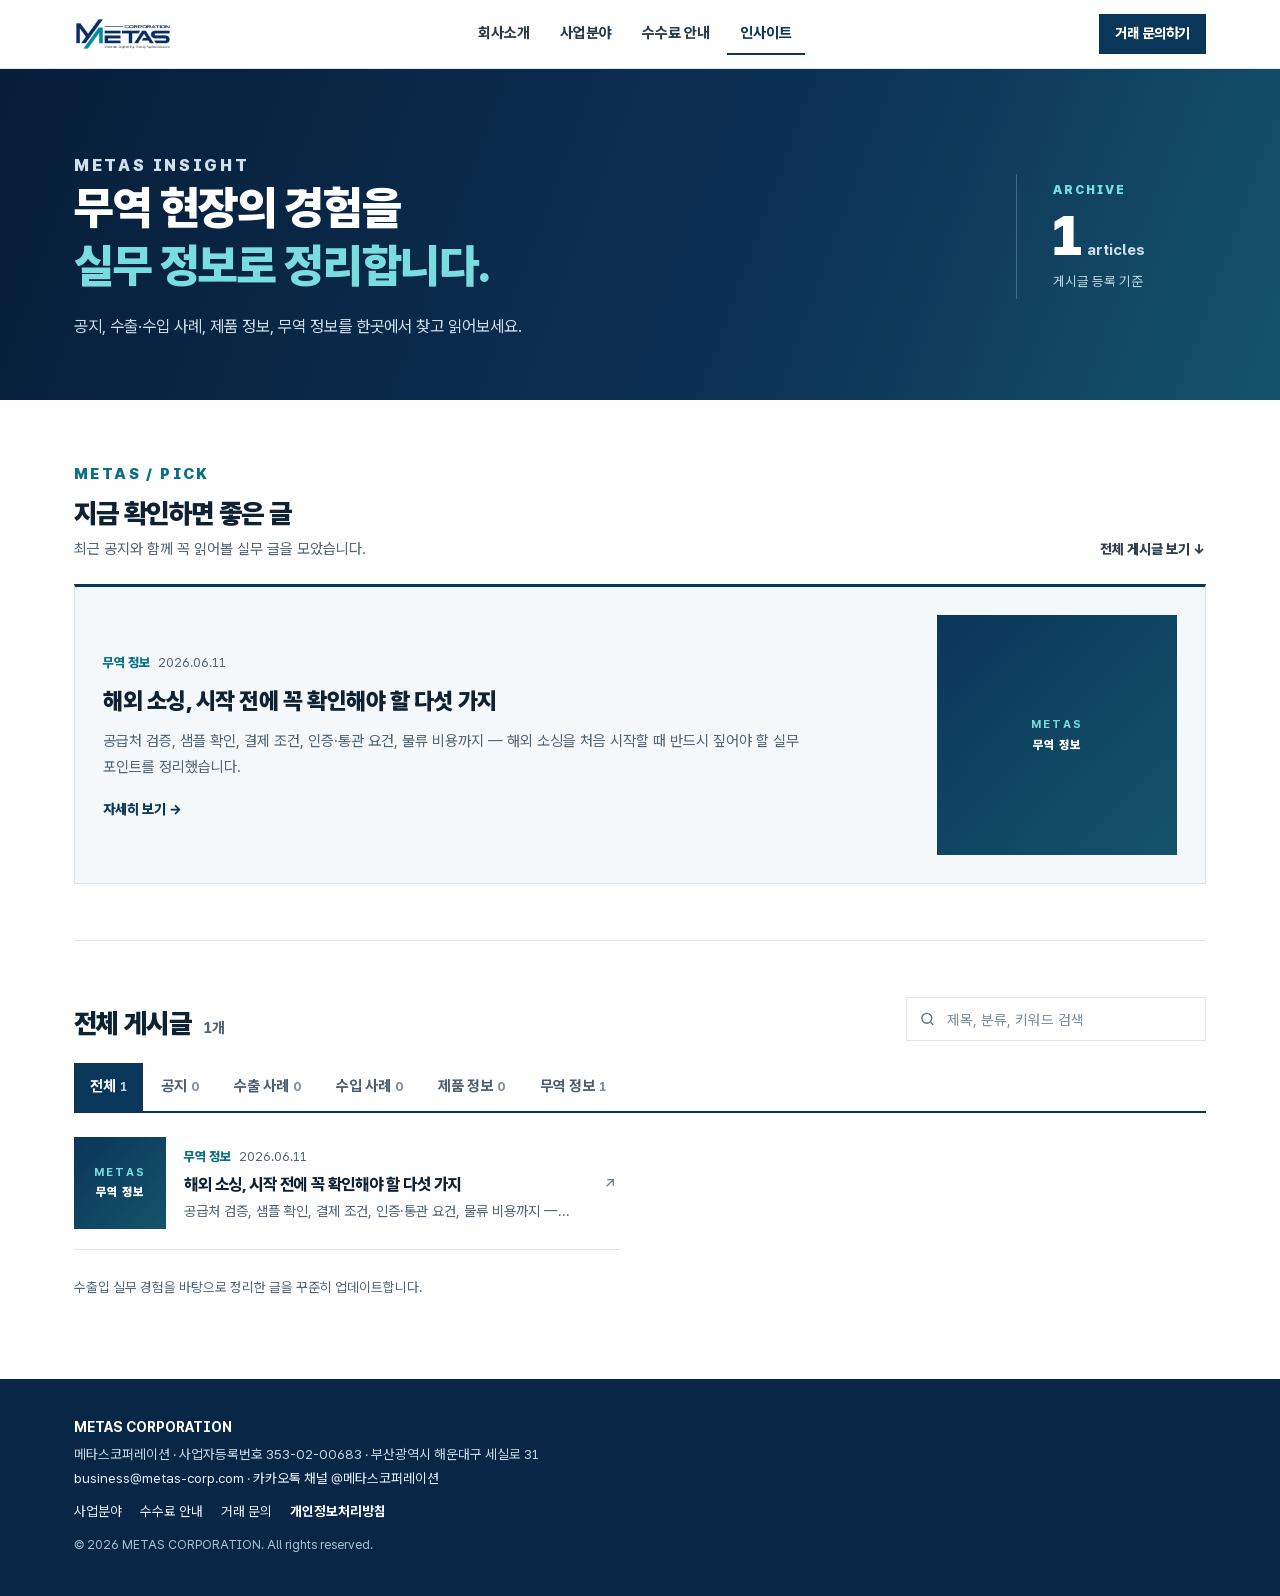
==== commit 18642739: "Mail update" ====
--- a/blog/index.html
+++ b/blog/index.html
@@ -1,22 +1,21 @@
 <!DOCTYPE html>
-
 <html lang="ko">
 <head>
 <meta charset="utf-8"/>
 <meta content="width=device-width, initial-scale=1.0" name="viewport"/>
-<title>무역 실무 블로그 | METAS CORPORATION</title>
-<meta content="글로벌 소싱, 수출입 무역, 통관과 시장 동향에 관한 메타스코퍼레이션의 실무 정보입니다." name="description">
+<title>인사이트 | METAS CORPORATION</title>
+<meta content="메타스코퍼레이션의 공지, 수출·수입 사례, 제품 정보, 무역 정보를 한곳에서 확인하세요." name="description"/>
 <link href="https://www.metas-corp.co.kr/blog/" rel="canonical"/>
 <link href="../assets/favicon.png?v=20261122-final-powder" rel="icon" sizes="64x64" type="image/png"/>
 <link href="/favicon.ico?v=20261122-final-powder" rel="shortcut icon" type="image/x-icon"/>
 <link href="../assets/apple-touch-icon.png?v=20261122-final-powder" rel="apple-touch-icon" sizes="180x180"/>
 <link href="../assets/site.webmanifest?v=20261122-final-powder" rel="manifest"/>
-<meta content="#062338" name="theme-color">
+<meta content="#062338" name="theme-color"/>
 <meta content="ko_KR" property="og:locale"/>
 <meta content="website" property="og:type"/>
 <meta content="METAS CORPORATION" property="og:site_name"/>
-<meta content="무역 실무 블로그 | METAS CORPORATION" property="og:title"/>
-<meta content="글로벌 소싱, 수출입 무역, 통관과 시장 동향에 관한 메타스코퍼레이션의 실무 정보입니다." property="og:description"/>
+<meta content="인사이트 | METAS CORPORATION" property="og:title"/>
+<meta content="메타스코퍼레이션의 공지, 수출·수입 사례, 제품 정보, 무역 정보를 한곳에서 확인하세요." property="og:description"/>
 <meta content="https://www.metas-corp.co.kr/blog/" property="og:url"/>
 <meta content="https://www.metas-corp.co.kr/assets/og-metas-corporation.jpg?v=20261122-final-powder" property="og:image"/>
 <meta content="https://www.metas-corp.co.kr/assets/og-metas-corporation.jpg?v=20261122-final-powder" property="og:image:secure_url"/>
@@ -25,106 +24,59 @@
 <meta content="630" property="og:image:height"/>
 <meta content="METAS CORPORATION - 글로벌 소싱과 수출입 무역대행" property="og:image:alt"/>
 <meta content="summary_large_image" name="twitter:card"/>
-<meta content="무역 실무 블로그 | METAS CORPORATION" name="twitter:title"/>
-<meta content="글로벌 소싱, 수출입 무역, 통관과 시장 동향에 관한 메타스코퍼레이션의 실무 정보입니다." name="twitter:description"/>
+<meta content="인사이트 | METAS CORPORATION" name="twitter:title"/>
+<meta content="메타스코퍼레이션의 공지, 수출·수입 사례, 제품 정보, 무역 정보를 한곳에서 확인하세요." name="twitter:description"/>
 <meta content="https://www.metas-corp.co.kr/assets/og-metas-corporation.jpg?v=20261122-final-powder" name="twitter:image"/>
-<style>
-  :root{--bg:#f5f9fc;--ink:#0e2233;--text:#324a5c;--muted:#6e8294;--line:#d9e6f0;--card:#fff;
-    --brand:#0b5fa8;--brand2:#1899c9;--navy:#062338;--sky:#e8f3fb;
-    --shadow2:0 10px 26px rgba(9,52,96,.08)}
-  *{margin:0;padding:0;box-sizing:border-box}
-  body{font-family:-apple-system,BlinkMacSystemFont,"Pretendard","Noto Sans KR","Apple SD Gothic Neo","Segoe UI",Arial,sans-serif;
-    background:var(--bg);color:var(--text);line-height:1.7;font-size:16px}
-  a{color:inherit}
-  .wrap{max-width:1120px;margin:0 auto;padding:0 22px}
-  header{position:sticky;top:0;z-index:60;background:rgba(245,249,252,.9);backdrop-filter:blur(10px);border-bottom:1px solid var(--line)}
-  .nav{display:flex;align-items:center;justify-content:space-between;height:64px}
-  .brand{display:flex;align-items:center;gap:10px;text-decoration:none}
-  .brand-mark{width:30px;height:30px;border-radius:9px;background:linear-gradient(135deg,var(--brand),var(--brand2));
-    display:grid;place-items:center;color:#fff;font-weight:800;font-size:14px}
-  .brand b{font-size:16.5px;color:var(--ink)}
-  .brand-logo{height:32px;width:auto;display:block}
-  .back{text-decoration:none;font-size:13.5px;font-weight:700;color:var(--brand);background:#fff;border:1.5px solid var(--line);border-radius:99px;padding:9px 18px}
-  .back:hover{border-color:var(--brand)}
-  .head{padding:60px 0 30px}
-  .badge{display:inline-block;font-size:11px;font-weight:800;letter-spacing:.14em;color:var(--brand);background:var(--sky);border:1px solid var(--line);border-radius:99px;padding:6px 13px;margin-bottom:14px}
-  h1{font-size:clamp(26px,3.4vw,36px);font-weight:800;color:var(--ink);letter-spacing:-.02em}
-  .head p{margin-top:10px;color:var(--muted);font-size:14.5px}
-  .blog-grid{display:grid;grid-template-columns:repeat(3,1fr);gap:16px;padding:14px 0 90px}
-  .blog-card{background:var(--card);border:1px solid var(--line);border-radius:20px;box-shadow:var(--shadow2);overflow:hidden;display:flex;flex-direction:column}
-  .blog-thumb{display:block;aspect-ratio:1/1;background:linear-gradient(120deg,var(--brand),var(--brand2));overflow:hidden}
-  .blog-thumb img{width:100%;height:100%;object-fit:cover;background:#fff}
-  .blog-thumb.placeholder{display:grid;place-items:center;color:#fff;font-weight:800;font-size:14px;letter-spacing:.1em;text-decoration:none}
-  .blog-body{padding:18px 20px 22px;display:flex;flex-direction:column;gap:8px;flex:1}
-  .blog-meta{font-size:12px;color:var(--muted);font-weight:600}
-  .blog-title{font-size:16px;font-weight:800;color:var(--ink)}
-  .blog-excerpt{font-size:13.5px;color:var(--muted);line-height:1.6;flex:1}
-  .blog-read{font-size:13px;font-weight:700;color:var(--brand);text-decoration:none}
-  .blog-read:hover{text-decoration:underline}
-  @media(max-width:920px){.blog-grid{grid-template-columns:1fr}}
-  footer{background:#04192a;color:#8aa6bb;padding:32px 0;font-size:13px;text-align:center}
-  footer a{color:#bcd3e4}
-
-/* 모바일 최적화 */
-*{box-sizing:border-box}img{max-width:100%;height:auto}body{overflow-x:hidden}
-@media(max-width:720px){body{font-size:15px}.wrap{padding-left:16px!important;padding-right:16px!important}header .wrap{min-height:62px;gap:12px}.brand-logo{height:32px!important}h1{font-size:28px!important;line-height:1.3!important}.grid,.blog-grid{grid-template-columns:1fr!important}.card,.blog-card{min-width:0}.back{font-size:13px;white-space:nowrap}article{padding-top:36px!important;padding-bottom:60px!important}article h2{font-size:21px!important;margin-top:34px!important}.lead{font-size:16px!important;padding:18px!important}}
-@media(max-width:420px){.wrap{padding-left:14px!important;padding-right:14px!important}h1{font-size:25px!important}.brand-logo{height:29px!important}}
-
-
-/* 2026-11-22: consistent Korean line breaks on blog pages */
-:where(h1,h2,h3,p,li,.blog-title,.blog-excerpt,.head p,.meta,.lead,.tipbox,.cta,
- .blog-body,.blog-card,footer){word-break:keep-all;overflow-wrap:break-word}
-:where(h1,h2,h3){text-wrap:balance}
-:where(p,li,.blog-excerpt){text-wrap:pretty}
-:where(.wrap,.blog-grid,.blog-card,.blog-body,.nav,.brand,.cta){min-width:0}
-.back{max-width:100%;white-space:normal;text-align:center}
-footer{padding-left:16px;padding-right:16px}
-@media(max-width:420px){.nav{gap:9px}.back{padding:9px 12px}}
-</style>
-</meta></meta><style>
-.post-status{grid-column:1/-1;color:var(--muted);padding:20px 0} .blog-card .blog-thumb.placeholder{background:#edf4f8;color:#163958;aspect-ratio:16/9;padding:24px;text-align:center;font-size:15px;line-height:1.5}.blog-card .blog-title a{color:inherit;text-decoration:none}.blog-card .blog-title a:hover{text-decoration:underline}.blog-card .blog-thumb.has-image{aspect-ratio:16/9}@media(max-width:720px){.blog-grid article.blog-card{padding:0!important}.blog-grid .blog-card .blog-title{margin:0}}
-</style><style>
-.blog-actions{display:flex;align-items:center;gap:8px}
-.blog-cta{text-decoration:none;font-size:13.5px;font-weight:800;color:#fff;background:#0a365a;padding:10px 16px;white-space:nowrap}
-.blog-cta:hover{background:#0b5fa8}
-footer.blog-footer{background:#082746;color:#c6d9e6;padding:34px 16px 38px;font-size:12.5px;text-align:left;line-height:1.75}
-footer.blog-footer .wrap{max-width:1120px;margin:0 auto}
-footer.blog-footer strong{color:#fff;font-size:13.5px;display:block;margin-bottom:4px}
-footer.blog-footer p{margin:0}
-footer.blog-footer a{color:#e8f3fb;text-decoration:none}
-footer.blog-footer .blog-footer-links{display:flex;flex-wrap:wrap;gap:6px 16px;margin-top:10px}
-footer.blog-footer b{color:#fff}
-footer.blog-footer small{display:block;margin-top:10px;color:#93b0c4}
-@media(max-width:520px){.blog-cta{display:none}}
-</style>
 <link href="../assets/fonts/pretendard/pretendardvariable-dynamic-subset.css" rel="stylesheet"/>
-<link href="../assets/typography.css?v=20261122-v33" rel="stylesheet"/>
-<link href="../assets/flat-corners.css?v=20261122-v3" rel="stylesheet"/>
+<link href="../assets/typography.css?v=20261122-v34" rel="stylesheet"/>
+<link href="../assets/insight.css?v=20261122-v44" rel="stylesheet"/>
 </head>
-<body>
-<header>
-<div class="wrap nav">
-<a aria-label="METAS CORPORATION 홈" class="brand" href="../index.html"><img alt="METAS CORPORATION" class="brand-logo" src="../assets/metas-logo-transparent.png"/></a>
-<div class="blog-actions"><a class="back" href="../index.html">← 메인으로</a><a class="blog-cta" href="../inquiry.html">거래 문의하기</a></div>
+<body class="ins">
+<header class="ins-header">
+<div class="wrap">
+<a aria-label="METAS CORPORATION 홈" class="brand" href="../index.html"><img alt="METAS CORPORATION" src="../assets/metas-logo-transparent.png" width="148" height="34"/></a>
+<nav aria-label="주요 메뉴"><ul class="ins-nav"><li><a href="../index.html#about">회사소개</a></li><li><a href="../business.html">사업분야</a></li><li><a href="../fee.html">수수료 안내</a></li><li><a href="index.html" aria-current="page">인사이트</a></li></ul></nav>
+<a class="ins-cta" href="../inquiry.html">거래 문의하기</a>
 </div>
 </header>
-<main class="wrap">
-<div class="head">
-<span class="badge">METAS TRADE BLOG</span>
-<h1>블로그</h1>
-<p>수출입 실무, 해외 소싱, 통관, 시장 동향 등 무역 실무 정보를 업데이트합니다.</p>
+<main>
+<section class="ins-hero" aria-labelledby="insTitle">
+<div class="wrap">
+<div>
+<p class="ins-kicker">METAS INSIGHT</p>
+<h1 id="insTitle">무역 현장의 경험을<br/><em>실무 정보로 정리합니다.</em></h1>
+<p>공지, 수출·수입 사례, 제품 정보, 무역 정보를 한곳에서 찾고 읽어보세요.</p>
 </div>
-<div aria-live="polite" class="blog-grid" data-post-view="list" id="blogGrid"><p class="post-status" role="status">등록된 블로그 글을 불러오고 있습니다.</p></div>
+<div class="ins-archive" aria-label="전체 게시글 수"><span>ARCHIVE</span><strong id="insTotal">–</strong><small>articles</small><p>게시글 등록 기준</p></div>
+</div>
+</section>
+
+<div class="wrap">
+<section class="ins-section" id="insFeaturedSection" aria-labelledby="featTitle">
+<div class="ins-head"><div><p class="ins-kicker">METAS / PICK</p><h2 id="featTitle">지금 확인하면 좋은 글</h2><p>최근 공지와 함께 꼭 읽어볼 실무 글을 모았습니다.</p></div><a class="ins-more" href="#all">전체 게시글 보기 ↓</a></div>
+<div class="ins-featured" id="insFeatured"></div>
+</section>
+
+<section class="ins-all" id="all" aria-labelledby="allTitle">
+<div class="ins-head"><h2 id="allTitle">전체 게시글 <small id="insAllCount"></small></h2>
+<label class="ins-search"><svg aria-hidden="true" viewBox="0 0 24 24"><circle cx="11" cy="11" r="7"/><path d="m20 20-3.5-3.5"/></svg><span class="sr-only" style="position:absolute;width:1px;height:1px;overflow:hidden;clip:rect(0 0 0 0)">게시글 검색</span><input id="insSearch" type="search" placeholder="제목, 분류, 키워드 검색" autocomplete="off"/></label></div>
+<ul class="ins-tabs" id="insTabs" role="tablist" aria-label="카테고리"></ul>
+<p class="ins-result" aria-live="polite" style="position:absolute;width:1px;height:1px;overflow:hidden;clip:rect(0 0 0 0)">검색 결과 <span id="insResultCount"></span></p>
+<ul class="ins-list" id="insList"><li class="ins-empty">게시글을 불러오고 있습니다.</li></ul>
+<div class="ins-pager" id="insPager" hidden><button id="insMore" type="button">더 보기</button></div>
+<p class="ins-note">수출입 실무 경험을 바탕으로 정리한 글을 꾸준히 업데이트합니다.</p>
+</section>
+</div>
 </main>
-<footer class="blog-footer">
-  <div class="wrap">
-  <strong>METAS CORPORATION</strong>
-  <p>메타스코퍼레이션 · 사업자등록번호 353-02-00683 · 부산광역시 해운대구 세실로 31</p>
-  <p><a href="mailto:business@metas-corp.com">business@metas-corp.com</a> · <a href="http://pf.kakao.com/_SASyn" rel="noopener" target="_blank">카카오톡 채널 @메타스코퍼레이션</a></p>
-  <p class="blog-footer-links"><a href="../business.html">사업분야</a><a href="../fee.html">수수료 안내</a><a href="../inquiry.html">거래 문의</a><a href="../privacy.html"><b>개인정보처리방침</b></a></p>
-  <small>© 2026 METAS CORPORATION. All rights reserved.</small>
-  </div>
+<footer class="ins-footer">
+<div class="wrap">
+<strong>METAS CORPORATION</strong>
+<p>메타스코퍼레이션 · 사업자등록번호 353-02-00683 · 부산광역시 해운대구 세실로 31</p>
+<p><a href="mailto:business@metas-corp.com">business@metas-corp.com</a> · <a href="http://pf.kakao.com/_SASyn" rel="noopener" target="_blank">카카오톡 채널 @메타스코퍼레이션</a></p>
+<p class="links"><a href="../business.html">사업분야</a><a href="../fee.html">수수료 안내</a><a href="../inquiry.html">거래 문의</a><a href="../privacy.html"><b>개인정보처리방침</b></a></p>
+<small>© 2026 METAS CORPORATION. All rights reserved.</small>
+</div>
 </footer>
-
-<script defer="" src="../assets/blog-feed.js?v=20261122-business-v2"></script></body>
+<script src="../assets/insight.js?v=20261122-v42"></script>
+</body>
 </html>
--- a/assets/typography.css
+++ b/assets/typography.css
@@ -38,7 +38,6 @@
 
 /* ---------- 공통 하위 페이지 (site.css) ---------- */
 .page-top .eyebrow,.eyebrow{font-size:12px}
-.section p,.section li{color:var(--text)}
 .footer-desc{font-size:13px}
 .footer-contact a,.footer-contact-title{font-size:14px}
 .footer-company,.footer-copy,.policy-link{font-size:13px;line-height:1.75}
@@ -54,8 +53,8 @@
 .biz-card h3 small{font-size:12px;color:#5d6f7f;letter-spacing:.04em}
 .biz-card p{font-size:14px;line-height:1.6;color:var(--muted)}
 .biz-jump a{font-size:14px}
-.sourcing-panel p{font-size:15px;line-height:1.75}
-.sourcing-panel li{font-size:14.5px}
+.sourcing-panel p{font-size:15px;line-height:1.75;color:#c9dbe8}
+.sourcing-panel li{font-size:14.5px;color:#e6f0f7}
 
 /* 수수료 */
 .fee-guide-badge{font-size:12.5px}
@@ -119,3 +118,10 @@
   html body.home-page .home-section-title-row>.home-text-link{font-size:13px}
 }
 html body .back{border-radius:0}
+
+/* 어두운 배경 위 글자 — 밝은 색으로 고정 (v3.4) */
+html body .section.dark p,html body .contact-cta p{color:#c9dbe8}
+html body .section.dark h2,html body .contact-cta h2,html body .sourcing-panel h3{color:#fff}
+html body .sourcing-panel .cat{color:#8fd8e6}
+html body.home-page .mx-hero-fact,html body.home-page .mx-identity-body .mx-motto{color:#bdd3e3}
+@media(max-width:720px){html body.home-page .home-hero .home-kicker{font-size:12px}}
--- a/assets/insight.css
+++ b/assets/insight.css
@@ -0,0 +1,147 @@
+/* METAS 인사이트(블로그) — 2026-11-22 v4.2. 구성: 상단 소개 / 주요 글 / 전체 게시글(검색·카테고리·2열 목록). */
+.ins,.ins-header,.ins-footer{--navy:#0a365a;--navy2:#062338;--ink:#0e2233;--line:#dde6ee}
+.ins{--navy:#0a365a;--navy2:#062338;--ink:#0e2233;--text:#2b3f50;--muted:#4f6375;--label:#0a7183;--line:#dde6ee;--soft:#f4f8fb;
+  margin:0;background:#fff;color:var(--text);font-family:var(--font-sans,"Pretendard Variable",Pretendard,sans-serif);line-height:1.7;word-break:keep-all;overflow-wrap:break-word}
+.ins *{box-sizing:border-box}
+.ins a{color:inherit}
+.ins .wrap{max-width:1180px;margin:0 auto;padding:0 24px}
+
+/* ---------- 헤더 ---------- */
+.ins-header{position:sticky;top:0;z-index:50;background:rgba(255,255,255,.94);backdrop-filter:blur(10px);border-bottom:1px solid var(--line)}
+.ins-header .wrap{display:flex;align-items:center;justify-content:space-between;gap:20px;height:68px}
+.ins-header .brand img{height:34px;width:auto;display:block}
+.ins-nav{display:flex;gap:4px;list-style:none;margin:0;padding:0}
+.ins-nav a{display:block;padding:8px 13px;font-size:15px;font-weight:700;color:#24384a;text-decoration:none}
+.ins-nav a:hover,.ins-nav a[aria-current="page"]{color:var(--navy)}
+.ins-nav a[aria-current="page"]{box-shadow:inset 0 -2px 0 var(--navy)}
+.ins-cta{display:inline-flex;align-items:center;height:40px;padding:0 16px;background:var(--navy);color:#fff!important;font-size:14px;font-weight:800;text-decoration:none;white-space:nowrap}
+.ins-cta:hover{background:#0b5fa8}
+
+/* ---------- 1. 상단 소개 ---------- */
+.ins-hero{background:linear-gradient(110deg,#071e39 0%,#0c3155 60%,#14546a 100%);color:#fff}
+.ins-hero .wrap{display:grid;grid-template-columns:1fr auto;gap:48px;align-items:center;padding-top:64px;padding-bottom:60px}
+.ins-kicker{font-size:12.5px;font-weight:900;letter-spacing:.16em;color:#79dce0;margin:0 0 14px}
+.ins-hero h1{margin:0;font-size:clamp(30px,3.6vw,46px);line-height:1.25;font-weight:900;letter-spacing:-.03em;color:#fff}
+.ins-hero h1 em{font-style:normal;color:#79dce0}
+.ins-hero p{margin:18px 0 0;font-size:16.5px;color:#cfe0ec;max-width:560px}
+.ins-archive{border-left:1px solid rgba(255,255,255,.22);padding:6px 0 6px 36px;min-width:190px}
+.ins-archive span{display:block;font-size:12px;font-weight:900;letter-spacing:.16em;color:#79dce0}
+.ins-archive strong{display:inline-block;font-size:56px;line-height:1.05;font-weight:900;letter-spacing:-.03em;margin-top:6px}
+.ins-archive small{font-size:15px;font-weight:700;color:#cfe0ec;margin-left:6px}
+.ins-archive p{margin:4px 0 0;font-size:13.5px;color:#bdd3e3}
+
+/* ---------- 공통 섹션 머리 ---------- */
+.ins-section{padding:56px 0 8px}
+.ins-head{display:flex;align-items:flex-end;justify-content:space-between;gap:16px;margin-bottom:22px}
+.ins-head .ins-kicker{color:var(--label);margin-bottom:8px}
+.ins-head h2{margin:0;font-size:27px;font-weight:900;color:var(--ink);letter-spacing:-.025em;line-height:1.3}
+.ins-head h2 small{font-size:15px;font-weight:700;color:var(--muted);margin-left:8px;letter-spacing:0}
+.ins-head p{margin:6px 0 0;font-size:15px;color:var(--muted)}
+.ins-more{font-size:14px;font-weight:800;color:var(--navy);text-decoration:none;white-space:nowrap}
+.ins-more:hover{text-decoration:underline}
+
+/* 썸네일 (이미지 없으면 카테고리 이름이 들어간 네이비 칸) */
+.ins-thumb{display:block;background:var(--soft);overflow:hidden;position:relative;flex:none}
+.ins-thumb img{width:100%;height:100%;object-fit:cover;display:block}
+.ins-thumb.placeholder{background:linear-gradient(135deg,#0a365a,#14546a);color:#fff;display:grid;place-items:center;text-align:center;padding:10px}
+.ins-thumb.placeholder span{font-size:12px;font-weight:900;letter-spacing:.08em;line-height:1.35}
+.ins-thumb.placeholder span b{display:block;font-size:11.5px;letter-spacing:.18em;color:#79dce0;margin-bottom:4px}
+
+.ins-cat{font-size:13px;font-weight:800;color:var(--label)}
+.ins-date{font-size:13px;color:var(--muted);margin-left:8px}
+
+/* ---------- 2. 주요 글 ---------- */
+.ins-featured{display:grid;grid-template-columns:1.25fr 1fr;gap:18px}
+.ins-featured.single{grid-template-columns:1fr}
+.ins-feat-main{display:grid;grid-template-columns:1fr 240px;gap:26px;align-items:center;border:1px solid var(--line);border-top:3px solid var(--navy);background:var(--soft);padding:28px;text-decoration:none;min-height:260px}
+.ins-feat-main h3{margin:10px 0 12px;font-size:23px;line-height:1.4;font-weight:900;color:var(--ink);letter-spacing:-.02em}
+.ins-feat-main p{margin:0;font-size:15px;color:var(--muted);display:-webkit-box;-webkit-line-clamp:3;-webkit-box-orient:vertical;overflow:hidden}
+.ins-feat-main .ins-go{display:inline-block;margin-top:18px;font-size:14px;font-weight:800;color:var(--navy)}
+.ins-feat-main .ins-thumb{aspect-ratio:1/1;width:100%}
+.ins-feat-main:hover h3{text-decoration:underline;text-underline-offset:4px}
+.ins-feat-side{display:grid;gap:18px;align-content:start}
+.ins-feat-sub{display:grid;grid-template-columns:104px 1fr;gap:18px;align-items:center;border:1px solid var(--line);padding:18px;text-decoration:none;background:#fff}
+.ins-feat-sub .ins-thumb{aspect-ratio:1/1;width:104px}
+.ins-feat-sub h3{margin:6px 0 4px;font-size:16.5px;line-height:1.45;font-weight:800;color:var(--ink)}
+.ins-feat-sub p{margin:0;font-size:14px;color:var(--muted);display:-webkit-box;-webkit-line-clamp:2;-webkit-box-orient:vertical;overflow:hidden}
+.ins-feat-sub:hover h3{text-decoration:underline;text-underline-offset:3px}
+
+/* ---------- 3. 전체 게시글 ---------- */
+.ins-all{padding-top:56px;margin-top:48px;border-top:1px solid var(--line)}
+.ins-search{position:relative;width:300px;max-width:100%}
+.ins-search input{width:100%;height:44px;border:1px solid var(--line);background:#fff;padding:0 14px 0 40px;font:inherit;font-size:14.5px;color:var(--ink);border-radius:0}
+.ins-search input:focus{outline:2px solid var(--navy);outline-offset:-1px}
+.ins-search svg{position:absolute;left:13px;top:50%;width:17px;height:17px;transform:translateY(-50%);fill:none;stroke:#5d7080;stroke-width:2}
+.ins-tabs{display:flex;flex-wrap:wrap;gap:2px;border-bottom:2px solid var(--navy);margin:0 0 4px;padding:0;list-style:none}
+.ins-tabs button{appearance:none;border:0;background:none;font:inherit;font-size:15px;font-weight:700;color:#4a5e6f;padding:11px 16px;cursor:pointer;position:relative}
+.ins-tabs button small{font-size:12.5px;font-weight:700;color:#7b8c9b;margin-left:4px}
+.ins-tabs button:hover{color:var(--navy)}
+.ins-tabs button[aria-selected="true"]{color:#fff;background:var(--navy)}
+.ins-tabs button[aria-selected="true"] small{color:#bcd3e4}
+.ins-list{display:grid;grid-template-columns:1fr 1fr;column-gap:40px;margin:0;padding:0;list-style:none}
+.ins-row a{display:grid;grid-template-columns:92px 1fr 18px;gap:18px;align-items:center;padding:20px 0;border-bottom:1px solid var(--line);text-decoration:none}
+.ins-row .ins-thumb{width:92px;aspect-ratio:1/1}
+.ins-row h3{margin:4px 0 3px;font-size:16.5px;line-height:1.45;font-weight:800;color:var(--ink)}
+.ins-row p{margin:0;font-size:14px;color:var(--muted);display:-webkit-box;-webkit-line-clamp:1;-webkit-box-orient:vertical;overflow:hidden}
+.ins-row .ins-arrow{width:16px;height:16px;fill:none;stroke:#6b7f90;stroke-width:2}
+.ins-row a:hover h3{color:var(--navy);text-decoration:underline;text-underline-offset:3px}
+.ins-row a:hover .ins-arrow{stroke:var(--navy)}
+.ins-empty{grid-column:1/-1;padding:56px 0;text-align:center;color:var(--muted);font-size:15px;border-bottom:1px solid var(--line)}
+.ins-empty a{color:var(--navy);font-weight:800}
+.ins-pager{text-align:center;margin-top:28px}
+.ins-pager button{appearance:none;border:1px solid var(--navy);background:#fff;color:var(--navy);font:inherit;font-size:14.5px;font-weight:800;padding:11px 28px;cursor:pointer}
+.ins-pager button:hover{background:var(--navy);color:#fff}
+.ins-note{margin:26px 0 80px;font-size:13.5px;color:var(--muted)}
+
+/* ---------- 푸터 ---------- */
+.ins-footer{background:#082746;color:#c6d9e6;padding:36px 0 40px;font-size:13.5px;line-height:1.75}
+.ins-footer strong{color:#fff;font-size:14px;display:block;margin-bottom:4px}
+.ins-footer p{margin:0}
+.ins-footer a{color:#e8f3fb;text-decoration:none}
+.ins-footer a:hover{text-decoration:underline}
+.ins-footer .links{display:flex;flex-wrap:wrap;gap:6px 18px;margin-top:10px}
+.ins-footer b{color:#fff}
+.ins-footer small{display:block;margin-top:10px;font-size:12.5px;color:#a9c2d4}
+
+/* ---------- 반응형 ---------- */
+@media(max-width:1020px){
+  .ins-nav{display:none}
+  .ins-featured{grid-template-columns:1fr}
+  .ins-list{grid-template-columns:1fr}
+}
+@media(max-width:720px){
+  .ins .wrap{padding:0 18px}
+  .ins-header .wrap{height:62px}
+  .ins-header .brand img{height:30px}
+  .ins-hero .wrap{grid-template-columns:1fr;gap:28px;padding-top:44px;padding-bottom:40px}
+  .ins-hero p{font-size:15px}
+  .ins-archive{border-left:0;border-top:1px solid rgba(255,255,255,.22);padding:18px 0 0;display:flex;align-items:baseline;gap:10px;flex-wrap:wrap}
+  .ins-archive strong{font-size:38px;margin:0}
+  .ins-archive p{width:100%}
+  .ins-section{padding-top:40px}
+  .ins-head{flex-direction:column;align-items:stretch;gap:12px}
+  .ins-head h2{font-size:23px}
+  .ins-search{width:100%}
+  .ins-feat-main{grid-template-columns:1fr;padding:20px;gap:18px;min-height:0}
+  .ins-feat-main .ins-thumb{order:-1;aspect-ratio:16/9}
+  .ins-feat-main h3{font-size:20px}
+  .ins-feat-sub{grid-template-columns:80px 1fr;padding:14px;gap:14px}
+  .ins-feat-sub .ins-thumb{width:80px}
+  .ins-all{margin-top:36px;padding-top:40px}
+  .ins-tabs{flex-wrap:nowrap;overflow-x:auto;scrollbar-width:none}
+  .ins-tabs::-webkit-scrollbar{display:none}
+  .ins-tabs button{white-space:nowrap;padding:10px 13px;font-size:14.5px}
+  .ins-row a{grid-template-columns:76px 1fr;gap:14px;padding:16px 0}
+  .ins-row .ins-thumb{width:76px}
+  .ins-row .ins-arrow{display:none}
+  .ins-row h3{font-size:15.5px}
+}
+
+/* 글 상세 페이지에서도 헤더 폭은 사이트 전체 기준(1180px) — 본문 폭(760px)과 분리 */
+html body .ins-header .wrap{max-width:1180px;width:100%;margin:0 auto;padding:0 24px;min-height:0}
+html body .ins-footer .wrap{max-width:1180px;margin:0 auto;padding:0 24px}
+html body article.wrap{padding-top:56px;padding-bottom:90px}
+@media(max-width:720px){
+  html body .ins-header .wrap,html body .ins-footer .wrap{padding:0 18px}
+  html body article.wrap{padding-top:36px;padding-bottom:60px}
+}
